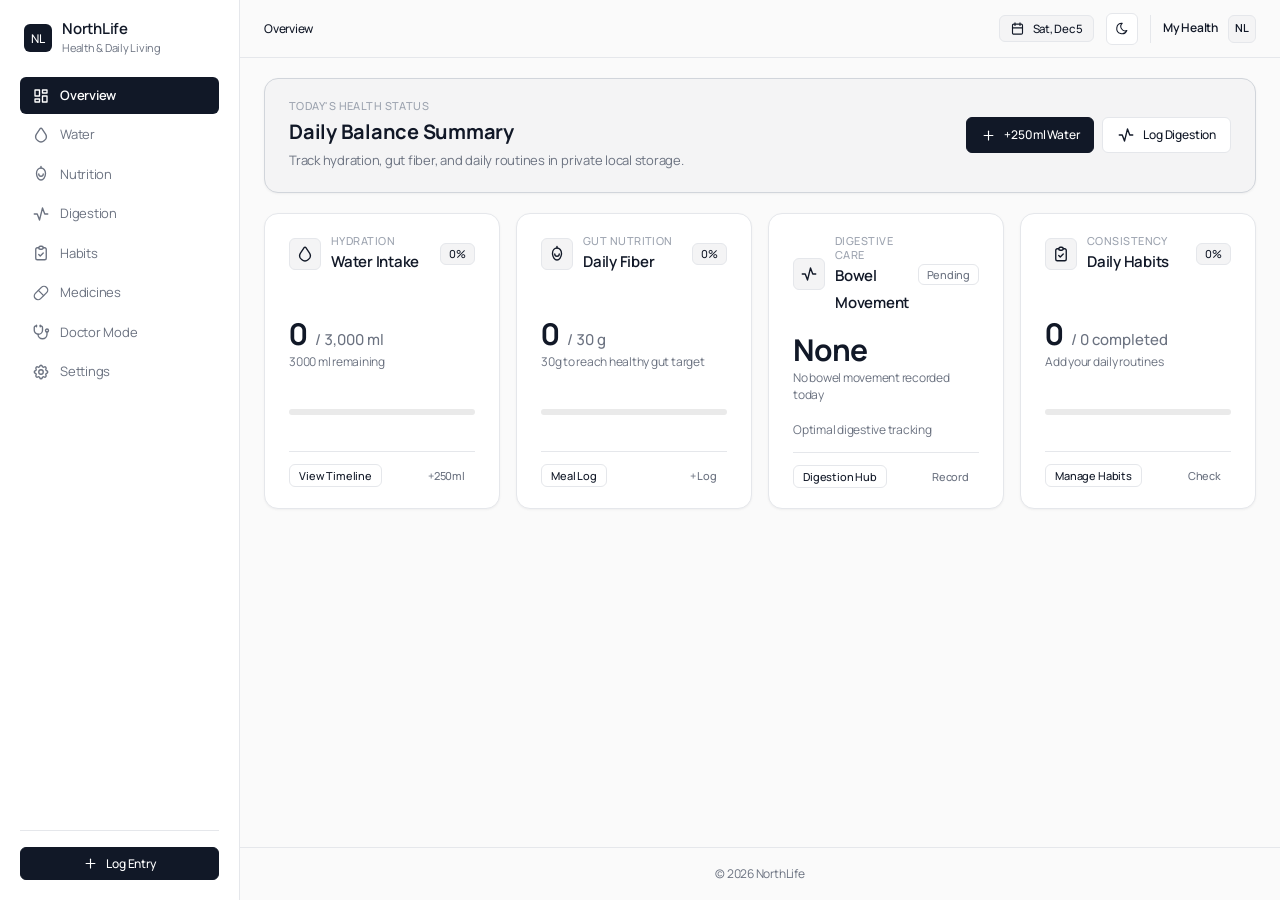
==== index.html @ 6abd10bb "feat: initial release of NorthLife personal health OS with hero typography, timelines, global undo, " ====
<!DOCTYPE html>
<html lang="en" data-theme="light">
<head>
  <meta charset="utf-8"/>
  <meta name="viewport" content="width=device-width, initial-scale=1.0"/>
  <meta name="description" content="NorthLife — Privacy-First, Offline-Capable Modular Personal Health Operating System."/>
  <title>NorthLife — Personal Health OS</title>

  <!-- Google Fonts: Strictly Manrope -->
  <link rel="preconnect" href="https://fonts.googleapis.com"/>
  <link rel="preconnect" href="https://fonts.gstatic.com" crossorigin/>
  <link href="https://fonts.googleapis.com/css2?family=Manrope:wght@300;400;500;600;700;800&display=swap" rel="stylesheet"/>

  <!-- Pure Native CSS Design System (Zero Frameworks) -->
  <link rel="stylesheet" href="assets/css/reset.css"/>
  <link rel="stylesheet" href="assets/css/variables.css"/>
  <link rel="stylesheet" href="assets/css/layout.css"/>
  <link rel="stylesheet" href="assets/css/components.css"/>
</head>
<body>
  <div class="app-container">
    <!-- Minimalist Clean Sidebar (240px wide) -->
    <aside class="app-sidebar" aria-label="Main Navigation">
      <div class="sidebar-top">
        <!-- Brand Header -->
        <div class="brand-header">
          <div class="brand-identity">
            <div class="brand-logo-badge">NL</div>
            <div class="brand-title-group">
              <span class="brand-name">NorthLife</span>
              <span class="brand-subtitle">Health & Daily Living</span>
            </div>
          </div>
        </div>

        <!-- Navigation Links with Clean Tabler Icons -->
        <nav class="sidebar-nav">
          <!-- Active Overview -->
          <a href="#dashboard" class="nav-link nav-link--active" data-route="dashboard">
            <svg class="tabler-icon" viewBox="0 0 24 24">
              <path d="M4 4h6v8h-6z"></path>
              <path d="M4 16h6v4h-6z"></path>
              <path d="M14 12h6v8h-6z"></path>
              <path d="M14 4h6v4h-6z"></path>
            </svg>
            <span>Overview</span>
          </a>

          <!-- Hydration -->
          <a href="#water" class="nav-link" data-route="water">
            <svg class="tabler-icon" viewBox="0 0 24 24">
              <path d="M7.502 19.423c2.602 2.105 6.394 2.105 8.996 0c2.602 -2.105 3.262 -5.708 1.566 -8.546l-4.89 -7.26c-.42 -.625 -1.287 -.803 -1.936 -.397a1.376 1.376 0 0 0 -.41 .397l-4.893 7.26c-1.695 2.838 -1.035 6.441 1.567 8.546z"></path>
            </svg>
            <span>Water</span>
          </a>

          <!-- Nutrition & Fiber -->
          <a href="#diet" class="nav-link" data-route="diet">
            <svg class="tabler-icon" viewBox="0 0 24 24">
              <path d="M12 4c-3.2 0 -6 2.8 -6 7c0 5 3 9 6 9s6 -4 6 -9c0 -4.2 -2.8 -7 -6 -7z"></path>
              <path d="M12 4v-2"></path>
              <path d="M9 12a3 3 0 0 0 6 0"></path>
            </svg>
            <span>Nutrition</span>
          </a>

          <!-- Digestive Health -->
          <a href="#bowel" class="nav-link" data-route="bowel">
            <svg class="tabler-icon" viewBox="0 0 24 24">
              <path d="M3 12h4l3 8l4 -16l3 8h4"></path>
            </svg>
            <span>Digestion</span>
          </a>

          <!-- Habit Routine -->
          <a href="#habits" class="nav-link" data-route="habits">
            <svg class="tabler-icon" viewBox="0 0 24 24">
              <path d="M9 5h-2a2 2 0 0 0 -2 2v12a2 2 0 0 0 2 2h10a2 2 0 0 0 2 -2v-12a2 2 0 0 0 -2 -2h-2"></path>
              <path d="M9 3m0 2a2 2 0 0 1 2 -2h2a2 2 0 0 1 2 2v0a2 2 0 0 1 -2 2h-2a2 2 0 0 1 -2 -2z"></path>
              <path d="M9 14l2 2l4 -4"></path>
            </svg>
            <span>Habits</span>
          </a>

          <!-- Medications -->
          <a href="#meds" class="nav-link" data-route="meds">
            <svg class="tabler-icon" viewBox="0 0 24 24">
              <path d="M4.5 12.5l8 -8a4.95 4.95 0 0 1 7 7l-8 8a4.95 4.95 0 0 1 -7 -7"></path>
              <path d="M8.5 8.5l7 7"></path>
            </svg>
            <span>Medicines</span>
          </a>

          <!-- Doctor Mode -->
          <a href="#doctor-mode" class="nav-link" data-route="doctor-mode">
            <svg class="tabler-icon" viewBox="0 0 24 24">
              <path d="M6 4h-1a2 2 0 0 0 -2 2v3.5h0a5.5 5.5 0 0 0 11 0v-3.5a2 2 0 0 0 -2 -2h-1"></path>
              <path d="M8 15a6 6 0 0 0 12 0v-3"></path>
              <path d="M11 3v2"></path>
              <path d="M6 3v2"></path>
              <circle cx="20" cy="10" r="2"></circle>
            </svg>
            <span>Doctor Mode</span>
          </a>

          <!-- Settings -->
          <a href="#settings" class="nav-link" data-route="settings">
            <svg class="tabler-icon" viewBox="0 0 24 24">
              <path d="M10.325 4.317c.426 -1.756 2.924 -1.756 3.35 0a1.724 1.724 0 0 0 2.573 1.066c1.543 -.94 3.31 .826 2.37 2.37a1.724 1.724 0 0 0 1.065 2.572c1.756 .426 1.756 2.924 0 3.35a1.724 1.724 0 0 0 -1.066 2.573c.94 1.543 -.826 3.31 -2.37 2.37a1.724 1.724 0 0 0 -2.572 1.065c-.426 1.756 -2.924 1.756 -3.35 0a1.724 1.724 0 0 0 -2.573 -1.066c-1.543 .94 -3.31 -.826 -2.37 -2.37a1.724 1.724 0 0 0 -1.065 -2.572c-1.756 -.426 -1.756 -2.924 0 -3.35a1.724 1.724 0 0 0 1.066 -2.573c-.94 -1.543 .826 -3.31 2.37 -2.37c1 .608 2.296 .07 2.572 -1.065z"></path>
              <path d="M9 12a3 3 0 1 0 6 0a3 3 0 0 0 -6 0"></path>
            </svg>
            <span>Settings</span>
          </a>
        </nav>
      </div>

      <!-- Sidebar Bottom Area -->
      <div class="sidebar-bottom">
        <button class="btn btn--ink" id="btn-quick-entry" style="width: 100%;">
          <svg class="tabler-icon tabler-icon--sm" viewBox="0 0 24 24">
            <path d="M12 5l0 14"></path>
            <path d="M5 12l14 0"></path>
          </svg>
          <span>Log Entry</span>
        </button>
      </div>
    </aside>

    <!-- Main Viewport Area -->
    <div class="main-viewport">
      <!-- Sticky Clean Header -->
      <header class="app-header">
        <div class="header-left">
          <div class="breadcrumbs">
            <span class="breadcrumbs-current" id="breadcrumb-title">Overview</span>
          </div>
        </div>

        <div class="header-right">
          <!-- Today Date Pill -->
          <div class="pill-badge pill-badge--neutral" style="padding: 5px 10px; font-size: 11.5px; font-weight: 500;">
            <svg class="tabler-icon tabler-icon--sm" style="margin-right: 4px;" viewBox="0 0 24 24">
              <path d="M4 7a2 2 0 0 1 2 -2h12a2 2 0 0 1 2 2v12a2 2 0 0 1 -2 2h-12a2 2 0 0 1 -2 -2v-12z"></path>
              <path d="M16 3v4"></path>
              <path d="M8 3v4"></path>
              <path d="M4 11h16"></path>
            </svg>
            <span id="header-date-text">Today</span>
          </div>

          <!-- Theme Toggle -->
          <button id="theme-toggle-btn" class="btn btn--subtle" style="padding: 4px 8px; border-radius: var(--radius-sm); width: 32px; height: 32px;" title="Toggle Dark/Light Mode" aria-label="Toggle Theme">
            <svg class="tabler-icon tabler-icon--sm" id="theme-icon-slot" viewBox="0 0 24 24">
              <path d="M12 3c.132 0 .263 0 .393 0a7.5 7.5 0 0 0 7.92 12.446a9 9 0 1 1 -8.313 -12.454z"></path>
            </svg>
          </button>

          <!-- User Profile -->
          <div class="header-profile-badge">
            <div style="display: flex; flex-direction: column; text-align: right;" class="hidden-mobile">
              <span id="header-user-name" style="font-size: 12px; font-weight: 600; color: var(--text-ink); line-height: 1.2;">My Health</span>
            </div>
            <div id="header-user-avatar" style="width: 28px; height: 28px; border-radius: var(--radius-sm); background-color: var(--bg-surface-subtle); border: 1px solid var(--border-subtle); color: var(--text-ink); display: flex; align-items: center; justify-content: center; font-size: 11px; font-weight: 600;">
              NL
            </div>
          </div>
        </div>
      </header>

      <!-- Main Dynamic Content Container -->
      <main class="app-content" id="app-view"></main>

      <!-- Minimalist Clean Footer -->
      <footer class="app-footer">
        <div class="footer-inner" style="justify-content: center;">
          <span>© 2026 NorthLife</span>
        </div>
      </footer>
    </div>
  </div>

  <!-- Mobile Bottom Navigation Bar (< 768px) with Tabler Icons -->
  <nav class="mobile-bottom-nav" aria-label="Mobile Navigation">
    <a href="#dashboard" class="nav-link nav-link--active" style="padding: 6px 10px; flex-direction: column; gap: 2px; font-size: 10px;">
      <svg class="tabler-icon" viewBox="0 0 24 24">
        <path d="M4 4h6v8h-6z"></path>
        <path d="M4 16h6v4h-6z"></path>
        <path d="M14 12h6v8h-6z"></path>
        <path d="M14 4h6v4h-6z"></path>
      </svg>
      <span>Today</span>
    </a>
    <a href="#bowel" class="nav-link" style="padding: 6px 10px; flex-direction: column; gap: 2px; font-size: 10px;">
      <svg class="tabler-icon" viewBox="0 0 24 24">
        <path d="M3 12h4l3 8l4 -16l3 8h4"></path>
      </svg>
      <span>Bowel</span>
    </a>
    <a href="#water" class="nav-link" style="padding: 6px 10px; flex-direction: column; gap: 2px; font-size: 10px;">
      <svg class="tabler-icon" viewBox="0 0 24 24">
        <path d="M7.502 19.423c2.602 2.105 6.394 2.105 8.996 0c2.602 -2.105 3.262 -5.708 1.566 -8.546l-4.89 -7.26c-.42 -.625 -1.287 -.803 -1.936 -.397a1.376 1.376 0 0 0 -.41 .397l-4.893 7.26c-1.695 2.838 -1.035 6.441 1.567 8.546z"></path>
      </svg>
      <span>Water</span>
    </a>
    <a href="#meds" class="nav-link" style="padding: 6px 10px; flex-direction: column; gap: 2px; font-size: 10px;">
      <svg class="tabler-icon" viewBox="0 0 24 24">
        <path d="M4.5 12.5l8 -8a4.95 4.95 0 0 1 7 7l-8 8a4.95 4.95 0 0 1 -7 -7"></path>
        <path d="M8.5 8.5l7 7"></path>
      </svg>
      <span>Meds</span>
    </a>
    <a href="#doctor-mode" class="nav-link" style="padding: 6px 10px; flex-direction: column; gap: 2px; font-size: 10px;">
      <svg class="tabler-icon" viewBox="0 0 24 24">
        <path d="M6 4h-1a2 2 0 0 0 -2 2v3.5h0a5.5 5.5 0 0 0 11 0v-3.5a2 2 0 0 0 -2 -2h-1"></path>
        <path d="M8 15a6 6 0 0 0 12 0v-3"></path>
        <path d="M11 3v2"></path>
        <path d="M6 3v2"></path>
        <circle cx="20" cy="10" r="2"></circle>
      </svg>
      <span>Doctor</span>
    </a>
  </nav>

  <!-- Global Toast Notification Container -->
  <div id="toast-container" class="toast-container" aria-live="polite" aria-atomic="true"></div>

  <!-- Core App Bootstrap Scripts -->
  <script src="assets/js/app.js"></script>
</body>
</html>
---- assets/css/variables.css ----
/* =========================================================================
   NorthLife — Design Tokens & CSS Custom Properties
   Strictly Manrope Thin & Minimalist Monochromatic Theme
   ========================================================================= */

:root {
  /* Typography Tokens (Strictly Manrope with Solid 400 Body / 600 Headings) */
  --font-family: 'Manrope', -apple-system, BlinkMacSystemFont, "Segoe UI", Roboto, sans-serif;
  --font-mono: ui-monospace, SFMono-Regular, Menlo, Monaco, Consolas, monospace;

  /* Font Weights (Minimal, solid hierarchy) */
  --font-weight-regular: 400;
  --font-weight-medium: 500;
  --font-weight-semibold: 600;
  --font-weight-bold: 700;

  /* Typography Scale */
  --font-size-2xs: 0.6875rem; /* 11px */
  --font-size-xs: 0.75rem;    /* 12px */
  --font-size-sm: 0.8125rem;  /* 13px */
  --font-size-base: 0.875rem; /* 14px */
  --font-size-md: 0.9375rem;  /* 15px */
  --font-size-lg: 1.125rem;   /* 18px */
  --font-size-xl: 1.25rem;    /* 20px */
  --font-size-2xl: 1.5rem;    /* 24px */
  --font-size-3xl: 2rem;      /* 32px */

  --line-height-tight: 1.25;
  --line-height-normal: 1.55;
  --line-height-relaxed: 1.65;

  --letter-spacing-tight: -0.015em;
  --letter-spacing-ultratight: -0.025em;
  --letter-spacing-wide: 0.04em;

  /* =========================================================================
     MINIMALIST MONOCHROMATIC PALETTE (Light Mode)
     Pure, neat, clean, luxury alabaster & ink without multicolor/rainbow.
     ========================================================================= */
  --bg-app: #FAFAFA;
  --bg-surface: #FFFFFF;
  --bg-surface-subtle: #F4F4F5;
  --bg-surface-elevated: #EAEAEA;
  --bg-overlay: rgba(17, 24, 39, 0.4);

  --border-subtle: #E5E7EB;
  --border-dark: #D1D5DB;
  --border-focus: #111827;

  --text-ink: #111827;
  --text-muted: #6B7280;
  --text-subtle: #9CA3AF;
  --text-disabled: #D1D5DB;
  --text-inverse: #FFFFFF;

  /* Unified Clean Accent System (Monochromatic & Subtle Grayscale) */
  --pastel-blue-bg: #F4F4F5;
  --pastel-blue-accent: #111827;
  --pastel-blue-border: #E5E7EB;

  --pastel-butter-bg: #F4F4F5;
  --pastel-butter-accent: #111827;
  --pastel-butter-border: #E5E7EB;

  --pastel-mint-bg: #F4F4F5;
  --pastel-mint-accent: #111827;
  --pastel-mint-border: #E5E7EB;

  --pastel-lavender-bg: #F4F4F5;
  --pastel-lavender-accent: #111827;
  --pastel-lavender-border: #E5E7EB;

  --pastel-indigo-bg: #F4F4F5;
  --pastel-indigo-accent: #111827;
  --pastel-indigo-border: #E5E7EB;

  --pastel-coral-bg: #F4F4F5;
  --pastel-coral-accent: #111827;
  --pastel-coral-border: #E5E7EB;

  /* =========================================================================
     SPACING SCALE
     ========================================================================= */
  --space-1: 0.25rem;   /* 4px */
  --space-2: 0.5rem;    /* 8px */
  --space-2-5: 0.625rem;/* 10px */
  --space-3: 0.75rem;   /* 12px */
  --space-4: 1rem;      /* 16px */
  --space-5: 1.25rem;   /* 20px */
  --space-6: 1.5rem;    /* 24px */
  --space-7: 1.75rem;   /* 28px */
  --space-8: 2rem;      /* 32px */
  --space-10: 2.5rem;   /* 40px */

  /* Border Radii (Clean, refined curves) */
  --radius-xs: 4px;
  --radius-sm: 6px;
  --radius-md: 10px;
  --radius-lg: 14px;
  --radius-xl: 18px;
  --radius-2xl: 22px;
  --radius-full: 9999px;

  /* Elevation Shadows (Ultra subtle) */
  --shadow-soft: 0 1px 3px rgba(0, 0, 0, 0.03), 0 1px 2px rgba(0, 0, 0, 0.02);
  --shadow-soft-hover: 0 4px 12px rgba(0, 0, 0, 0.05);
  --shadow-modal: 0 16px 32px -8px rgba(0, 0, 0, 0.1);

  /* Transitions */
  --ease-instant: cubic-bezier(0, 0, 0.2, 1);
  --ease-smooth: cubic-bezier(0.16, 1, 0.3, 1);
  
  --duration-fast: 150ms;
  --duration-normal: 250ms;
}

/* =========================================================================
   DARK THEME (Minimalist Deep Ink & Charcoal)
   ========================================================================= */
[data-theme="dark"] {
  --bg-app: #0A0D12;
  --bg-surface: #12161F;
  --bg-surface-subtle: #1C212C;
  --bg-surface-elevated: #262D3B;
  --bg-overlay: rgba(0, 0, 0, 0.75);

  --border-subtle: #262D3B;
  --border-dark: #374151;
  --border-focus: #F3F4F6;

  --text-ink: #F3F4F6;
  --text-muted: #9CA3AF;
  --text-subtle: #6B7280;
  --text-disabled: #4B5563;
  --text-inverse: #0A0D12;

  --pastel-blue-bg: #1C212C;
  --pastel-blue-accent: #F3F4F6;
  --pastel-blue-border: #262D3B;

  --pastel-butter-bg: #1C212C;
  --pastel-butter-accent: #F3F4F6;
  --pastel-butter-border: #262D3B;

  --pastel-mint-bg: #1C212C;
  --pastel-mint-accent: #F3F4F6;
  --pastel-mint-border: #262D3B;

  --pastel-lavender-bg: #1C212C;
  --pastel-lavender-accent: #F3F4F6;
  --pastel-lavender-border: #262D3B;

  --pastel-indigo-bg: #1C212C;
  --pastel-indigo-accent: #F3F4F6;
  --pastel-indigo-border: #262D3B;

  --pastel-coral-bg: #1C212C;
  --pastel-coral-accent: #F3F4F6;
  --pastel-coral-border: #262D3B;

  --shadow-soft: 0 1px 3px rgba(0, 0, 0, 0.3);
  --shadow-soft-hover: 0 4px 12px rgba(0, 0, 0, 0.4);
}
---- assets/css/layout.css ----
/* =========================================================================
   NorthLife — App Layout & Shell Architecture
   Strictly Manrope Thin & Minimalist Monochromatic Theme
   ========================================================================= */

/* Root Shell Container */
.app-container {
  display: flex;
  min-height: 100vh;
  background-color: var(--bg-app);
}

/* =========================================================================
   SIDEBAR NAVIGATION (240px Desktop)
   ========================================================================= */
.app-sidebar {
  position: fixed;
  left: 0;
  top: 0;
  bottom: 0;
  width: 240px;
  background-color: var(--bg-surface);
  border-right: 1px solid var(--border-subtle);
  z-index: 40;
  display: flex;
  flex-direction: column;
  justify-content: space-between;
  padding: var(--space-5);
  transition: transform var(--duration-normal) var(--ease-smooth);
}

.sidebar-top {
  display: flex;
  flex-direction: column;
  gap: var(--space-5);
}

/* Brand Header */
.brand-header {
  display: flex;
  align-items: center;
  justify-content: space-between;
  padding: 0 var(--space-1);
}

.brand-identity {
  display: flex;
  align-items: center;
  gap: var(--space-2-5);
}

.brand-logo-badge {
  width: 28px;
  height: 28px;
  border-radius: var(--radius-sm);
  background-color: var(--text-ink);
  color: var(--text-inverse);
  display: flex;
  align-items: center;
  justify-content: center;
  font-weight: var(--font-weight-medium);
  font-size: var(--font-size-xs);
  letter-spacing: var(--letter-spacing-tight);
}

.brand-title-group {
  display: flex;
  flex-direction: column;
}

.brand-name {
  font-weight: var(--font-weight-semibold);
  font-size: var(--font-size-md);
  letter-spacing: var(--letter-spacing-tight);
  line-height: 1.25;
  color: var(--text-ink);
}

.brand-subtitle {
  font-size: var(--font-size-2xs);
  font-weight: var(--font-weight-regular);
  color: var(--text-muted);
}

/* Nav Link List */
.sidebar-nav {
  display: flex;
  flex-direction: column;
  gap: 2px;
  font-size: var(--font-size-sm);
}

.nav-link {
  display: flex;
  align-items: center;
  gap: var(--space-2-5);
  padding: 8px var(--space-3);
  border-radius: var(--radius-sm);
  color: var(--text-muted);
  font-weight: var(--font-weight-regular);
  transition: all var(--duration-fast) var(--ease-smooth);
}

.nav-link:hover {
  color: var(--text-ink);
  background-color: var(--bg-surface-subtle);
}

.nav-link--active {
  background-color: var(--text-ink) !important;
  color: var(--text-inverse) !important;
  font-weight: var(--font-weight-semibold);
}

.nav-link--active .tabler-icon {
  stroke: var(--text-inverse);
}

/* Sidebar Bottom Area */
.sidebar-bottom {
  display: flex;
  flex-direction: column;
  gap: var(--space-3);
  padding-top: var(--space-4);
  border-top: 1px solid var(--border-subtle);
}

.vault-status-pill {
  padding: var(--space-2) var(--space-2-5);
  border-radius: var(--radius-sm);
  background-color: var(--bg-surface-subtle);
  border: 1px solid var(--border-subtle);
  display: flex;
  align-items: center;
  gap: var(--space-2);
}

.status-pulse-dot {
  width: 6px;
  height: 6px;
  border-radius: var(--radius-full);
  background-color: var(--text-ink);
  animation: pulse-glow 2s infinite ease-in-out;
  flex-shrink: 0;
}

@keyframes pulse-glow {
  0%, 100% { opacity: 1; transform: scale(1); }
  50% { opacity: 0.4; transform: scale(0.85); }
}

/* =========================================================================
   MAIN VIEWPORT & HEADER
   ========================================================================= */
.main-viewport {
  margin-left: 240px;
  flex: 1;
  display: flex;
  flex-direction: column;
  min-height: 100vh;
  min-width: 0;
}

.app-header {
  position: sticky;
  top: 0;
  z-index: 30;
  background-color: var(--bg-app);
  backdrop-filter: blur(12px);
  -webkit-backdrop-filter: blur(12px);
  border-bottom: 1px solid var(--border-subtle);
  padding: 0 var(--space-6);
  height: 58px;
  display: flex;
  align-items: center;
  justify-content: space-between;
}

.header-left {
  display: flex;
  align-items: center;
  gap: var(--space-3);
}

.breadcrumbs {
  display: flex;
  align-items: center;
  gap: var(--space-2);
  font-size: var(--font-size-xs);
  font-weight: var(--font-weight-regular);
  color: var(--text-muted);
}

.breadcrumbs-current {
  font-weight: var(--font-weight-medium);
  color: var(--text-ink);
}

.header-right {
  display: flex;
  align-items: center;
  gap: var(--space-3);
}

/* User Profile Badge */
.header-profile-badge {
  display: flex;
  align-items: center;
  gap: var(--space-2-5);
  padding-left: var(--space-3);
  border-left: 1px solid var(--border-subtle);
}

.profile-avatar {
  width: 28px;
  height: 28px;
  border-radius: var(--radius-full);
  object-fit: cover;
  border: 1px solid var(--border-subtle);
}

/* Main Content Body */
.app-content {
  flex: 1;
  padding: var(--space-5) var(--space-6);
  max-width: 1200px;
  width: 100%;
  margin: 0 auto;
  display: flex;
  flex-direction: column;
  gap: var(--space-5);
}

/* Footer */
.app-footer {
  margin-top: auto;
  border-top: 1px solid var(--border-subtle);
  padding: var(--space-4) var(--space-6);
  font-size: var(--font-size-xs);
  color: var(--text-muted);
}

.footer-inner {
  max-width: 1200px;
  margin: 0 auto;
  display: flex;
  align-items: center;
  justify-content: space-between;
  flex-wrap: wrap;
  gap: var(--space-3);
}

/* =========================================================================
   MOBILE BOTTOM BAR (< 768px)
   ========================================================================= */
.mobile-bottom-nav {
  display: none;
  position: fixed;
  bottom: 0;
  left: 0;
  right: 0;
  height: 56px;
  background-color: var(--bg-surface);
  border-top: 1px solid var(--border-subtle);
  z-index: 50;
  padding: 0 var(--space-2);
  justify-content: space-around;
  align-items: center;
}

/* Responsive Grid Rules */
@media (max-width: 768px) {
  .app-sidebar {
    display: none;
  }
  .main-viewport {
    margin-left: 0;
    padding-bottom: 64px;
  }
  .app-header {
    padding: 0 var(--space-4);
  }
  .app-content {
    padding: var(--space-4);
    gap: var(--space-4);
  }
  .mobile-bottom-nav {
    display: flex;
  }
}
---- assets/css/components.css ----
/* =========================================================================
   NorthLife — UI Component Styles
   Strictly Manrope & Minimalist Monochromatic Theme
   ========================================================================= */

/* =========================================================================
   1. CARDS & CONTAINERS
   ========================================================================= */
.card-nl {
  background-color: var(--bg-surface);
  border-radius: var(--radius-lg);
  border: 1px solid var(--border-subtle);
  padding: 20px 24px;
  display: flex;
  flex-direction: column;
  justify-content: space-between;
  box-shadow: var(--shadow-soft);
  transition: box-shadow var(--duration-normal) var(--ease-smooth),
              border-color var(--duration-normal) var(--ease-smooth);
}

.card-nl:hover {
  box-shadow: var(--shadow-soft-hover);
  border-color: var(--border-dark);
}

.card-header-nl {
  display: flex;
  align-items: center;
  justify-content: space-between;
  margin-bottom: var(--space-3);
}

.card-title-group {
  display: flex;
  align-items: center;
  gap: var(--space-2-5);
}

.card-icon-badge {
  width: 32px;
  height: 32px;
  border-radius: var(--radius-sm);
  background-color: var(--bg-surface-subtle);
  color: var(--text-ink);
  border: 1px solid var(--border-subtle);
  display: flex;
  align-items: center;
  justify-content: center;
  flex-shrink: 0;
}

.card-tag {
  font-size: var(--font-size-2xs);
  font-weight: var(--font-weight-medium);
  text-transform: uppercase;
  letter-spacing: var(--letter-spacing-wide);
  color: var(--text-subtle);
  display: block;
  line-height: 1.3;
}

.card-heading {
  font-size: var(--font-size-md);
  font-weight: var(--font-weight-semibold);
  color: var(--text-ink);
  line-height: 1.3;
}

.card-footer-nl {
  padding-top: var(--space-3);
  margin-top: var(--space-3);
  border-top: 1px solid var(--border-subtle);
}

/* Tabler Icon Standard */
.tabler-icon {
  width: 18px;
  height: 18px;
  stroke-width: 1.8;
  stroke: currentColor;
  fill: none;
  stroke-linecap: round;
  stroke-linejoin: round;
  flex-shrink: 0;
}

.tabler-icon--sm {
  width: 15px;
  height: 15px;
  stroke-width: 1.8;
}

.tabler-icon--lg {
  width: 22px;
  height: 22px;
  stroke-width: 1.6;
}

/* =========================================================================
   2. HERO METRICS & VISUAL HIERARCHY
   ========================================================================= */
.metric-hero {
  display: flex;
  flex-direction: column;
  gap: 2px;
  margin: 6px 0;
}

.metric-hero-value {
  font-size: 30px;
  font-weight: 700;
  color: var(--text-ink);
  line-height: 1.1;
  letter-spacing: -0.03em;
  font-feature-settings: "tnum";
}

.metric-hero-unit {
  font-size: 15px;
  font-weight: 500;
  color: var(--text-muted);
  margin-left: 3px;
  letter-spacing: normal;
}

.metric-hero-subtext {
  font-size: 12px;
  font-weight: 400;
  color: var(--text-muted);
  line-height: 1.4;
  margin-top: 2px;
}

.metric-large {
  font-size: var(--font-size-2xl);
  font-weight: var(--font-weight-semibold);
  letter-spacing: var(--letter-spacing-ultratight);
  color: var(--text-ink);
  line-height: 1.1;
}

.metric-unit {
  font-size: var(--font-size-xs);
  font-weight: var(--font-weight-regular);
  color: var(--text-muted);
}

/* =========================================================================
   3. PILL BADGES & TAGS
   ========================================================================= */
.pill-badge {
  display: inline-flex;
  align-items: center;
  gap: 4px;
  padding: 3px 8px;
  border-radius: var(--radius-sm);
  font-size: var(--font-size-2xs);
  font-weight: var(--font-weight-medium);
  line-height: 1.2;
  border: 1px solid var(--border-subtle);
  background-color: var(--bg-surface-subtle);
  color: var(--text-ink);
}

.pill-badge--ink {
  background-color: var(--text-ink);
  color: var(--text-inverse);
  border-color: var(--text-ink);
}

.pill-badge--neutral {
  background-color: var(--bg-surface-subtle);
  color: var(--text-ink);
  border-color: var(--border-subtle);
}

.pill-badge--subtle {
  background-color: transparent;
  color: var(--text-muted);
  border-color: var(--border-subtle);
}

/* Status Indicator Dot */
.status-indicator {
  display: inline-block;
  width: 6px;
  height: 6px;
  border-radius: var(--radius-full);
  background-color: var(--text-ink);
}

/* =========================================================================
   4. BUTTONS & ACTIONS
   ========================================================================= */
.btn {
  display: inline-flex;
  align-items: center;
  justify-content: center;
  gap: var(--space-2);
  padding: 8px 14px;
  border-radius: var(--radius-sm);
  font-size: var(--font-size-xs);
  font-weight: var(--font-weight-medium);
  letter-spacing: var(--letter-spacing-tight);
  cursor: pointer;
  border: 1px solid transparent;
  outline: none;
  text-decoration: none;
  line-height: 1;
  transition: background-color var(--duration-fast) var(--ease-smooth),
              border-color var(--duration-fast) var(--ease-smooth),
              opacity var(--duration-fast) var(--ease-smooth),
              transform var(--duration-fast) var(--ease-smooth);
}

.btn:active {
  transform: translateY(1px);
}

.btn:focus-visible {
  outline: 2px solid var(--text-ink);
  outline-offset: 2px;
}

.btn--ink {
  background-color: var(--text-ink);
  color: var(--text-inverse);
  border-color: var(--text-ink);
}

.btn--ink:hover {
  background-color: #27272a;
}

.btn--subtle {
  background-color: var(--bg-surface);
  color: var(--text-ink);
  border-color: var(--border-subtle);
}

.btn--subtle:hover {
  background-color: var(--bg-surface-subtle);
  border-color: var(--border-dark);
}

.btn--ghost {
  background-color: transparent;
  color: var(--text-muted);
  border-color: transparent;
}

.btn--ghost:hover {
  background-color: var(--bg-surface-subtle);
  color: var(--text-ink);
}

.btn--sm {
  padding: 5px 9px;
  font-size: var(--font-size-2xs);
}

.btn--icon-only {
  padding: 6px;
  border-radius: var(--radius-sm);
}

/* Quick Action Bar Pills */
.quick-action-pill {
  display: inline-flex;
  align-items: center;
  gap: var(--space-2);
  padding: 6px 12px;
  border-radius: var(--radius-full);
  background-color: var(--bg-surface);
  border: 1px solid var(--border-subtle);
  font-size: var(--font-size-xs);
  font-weight: var(--font-weight-medium);
  color: var(--text-ink);
  box-shadow: var(--shadow-soft);
  white-space: nowrap;
  cursor: pointer;
  transition: border-color var(--duration-fast), background-color var(--duration-fast);
}

.quick-action-pill:hover {
  border-color: var(--text-ink);
  background-color: var(--bg-surface-subtle);
}

/* =========================================================================
   5. TIMELINE STREAM (History, Log Events, CRUD)
   ========================================================================= */
.timeline-stream {
  display: flex;
  flex-direction: column;
  gap: 8px;
  margin-top: 12px;
}

.timeline-item {
  display: flex;
  align-items: center;
  justify-content: space-between;
  padding: 10px 14px;
  background-color: var(--bg-surface);
  border: 1px solid var(--border-subtle);
  border-radius: var(--radius-md);
  transition: border-color var(--duration-fast) var(--ease-smooth);
}

.timeline-item:hover {
  border-color: var(--border-dark);
}

.timeline-left {
  display: flex;
  align-items: center;
  gap: 12px;
  min-width: 0;
}

.timeline-time {
  font-size: 11.5px;
  font-weight: 600;
  color: var(--text-subtle);
  min-width: 64px;
  font-feature-settings: "tnum";
  flex-shrink: 0;
}

.timeline-main {
  display: flex;
  align-items: center;
  gap: 8px;
  flex-wrap: wrap;
}

.timeline-badge {
  padding: 3px 8px;
  border-radius: var(--radius-sm);
  background-color: var(--bg-surface-subtle);
  font-size: 12px;
  font-weight: 600;
  color: var(--text-ink);
  border: 1px solid var(--border-subtle);
}

.timeline-label {
  font-size: 13px;
  font-weight: 500;
  color: var(--text-ink);
}

.timeline-sub {
  font-size: 12px;
  font-weight: 400;
  color: var(--text-muted);
}

.timeline-actions {
  display: flex;
  align-items: center;
  gap: 4px;
  flex-shrink: 0;
}

/* =========================================================================
   6. BRISTOL STOOL CHART (Clean, Clinical, No Emojis)
   ========================================================================= */
.bristol-grid {
  display: grid;
  grid-template-columns: repeat(auto-fill, minmax(180px, 1fr));
  gap: 10px;
  margin: 10px 0;
}

.bristol-card {
  padding: 12px 14px;
  border-radius: var(--radius-md);
  background-color: var(--bg-surface);
  border: 1px solid var(--border-subtle);
  cursor: pointer;
  transition: border-color var(--duration-fast), background-color var(--duration-fast);
  display: flex;
  flex-direction: column;
  gap: 6px;
  text-align: left;
}

.bristol-card:hover {
  border-color: var(--text-ink);
}

.bristol-card--active {
  background-color: var(--bg-surface-subtle);
  border-color: var(--text-ink);
  box-shadow: 0 0 0 1px var(--text-ink);
}

.bristol-type-header {
  display: flex;
  align-items: center;
  justify-content: space-between;
}

.bristol-type-num {
  font-size: 13px;
  font-weight: 700;
  color: var(--text-ink);
}

.bristol-tag {
  font-size: 10px;
  font-weight: 600;
  text-transform: uppercase;
  padding: 2px 6px;
  border-radius: 4px;
  letter-spacing: 0.03em;
}

.bristol-tag--constipation {
  background-color: #FEF3C7;
  color: #92400E;
}

.bristol-tag--normal {
  background-color: #D1FAE5;
  color: #065F46;
}

.bristol-tag--loose {
  background-color: #FEE2E2;
  color: #991B1B;
}

.bristol-desc {
  font-size: 11.5px;
  font-weight: 400;
  color: var(--text-muted);
  line-height: 1.35;
}

/* =========================================================================
   7. HABIT STREAKS & 7-DAY COMPLETION MATRIX
   ========================================================================= */
.habit-card-row {
  padding: 14px 16px;
  background-color: var(--bg-surface);
  border: 1px solid var(--border-subtle);
  border-radius: var(--radius-md);
  display: flex;
  align-items: center;
  justify-content: space-between;
  gap: 12px;
  transition: border-color var(--duration-fast);
}

.habit-card-row:hover {
  border-color: var(--border-dark);
}

.habit-main-col {
  display: flex;
  align-items: center;
  gap: 12px;
  min-width: 0;
}

.habit-checkbox {
  width: 22px;
  height: 22px;
  border-radius: var(--radius-sm);
  border: 1.5px solid var(--border-dark);
  background-color: var(--bg-surface);
  cursor: pointer;
  display: flex;
  align-items: center;
  justify-content: center;
  color: transparent;
  flex-shrink: 0;
  transition: background-color var(--duration-fast), border-color var(--duration-fast), transform var(--duration-fast);
}

.habit-checkbox--checked {
  background-color: var(--text-ink);
  border-color: var(--text-ink);
  color: var(--text-inverse);
}

.habit-checkbox:active {
  transform: scale(0.92);
}

.habit-details {
  display: flex;
  flex-direction: column;
  gap: 3px;
}

.habit-title {
  font-size: 13.5px;
  font-weight: 600;
  color: var(--text-ink);
}

.habit-title--struck {
  text-decoration: line-through;
  color: var(--text-muted);
}

.habit-stats-strip {
  display: flex;
  align-items: center;
  gap: 12px;
  font-size: 11.5px;
  color: var(--text-muted);
}

.habit-stats-val {
  font-weight: 600;
  color: var(--text-ink);
}

.habit-dots-matrix {
  display: flex;
  align-items: center;
  gap: 4px;
}

.habit-dot {
  width: 12px;
  height: 12px;
  border-radius: 3px;
  background-color: var(--bg-surface-subtle);
  border: 1px solid var(--border-subtle);
}

.habit-dot--done {
  background-color: var(--text-ink);
  border-color: var(--text-ink);
}

/* =========================================================================
   8. DYNAMIC USER MEAL TEMPLATES & SEARCH
   ========================================================================= */
.template-pill-list {
  display: flex;
  flex-wrap: wrap;
  gap: 6px;
  margin-top: 8px;
}

.template-pill {
  display: inline-flex;
  align-items: center;
  gap: 6px;
  padding: 4px 10px;
  border-radius: var(--radius-sm);
  background-color: var(--bg-surface-subtle);
  border: 1px solid var(--border-subtle);
  font-size: 12px;
  font-weight: 500;
  color: var(--text-ink);
  cursor: pointer;
  transition: background-color var(--duration-fast), border-color var(--duration-fast);
}

.template-pill:hover {
  background-color: var(--bg-surface-elevated);
  border-color: var(--text-ink);
}

.search-input-wrapper {
  position: relative;
  display: inline-flex;
  align-items: center;
  width: 100%;
  max-width: 260px;
}

.search-input-wrapper .tabler-icon {
  position: absolute;
  left: 10px;
  color: var(--text-muted);
  pointer-events: none;
}

.search-input-wrapper input {
  padding-left: 32px;
  width: 100%;
}

/* =========================================================================
   9. FORMS & INPUTS
   ========================================================================= */
.form-group-nl {
  display: flex;
  flex-direction: column;
  gap: var(--space-1-5);
}

.form-label-nl {
  font-size: var(--font-size-xs);
  font-weight: var(--font-weight-medium);
  color: var(--text-ink);
}

.input-nl, .select-nl, .textarea-nl {
  width: 100%;
  padding: 8px 12px;
  border-radius: var(--radius-sm);
  border: 1px solid var(--border-subtle);
  background-color: var(--bg-surface);
  color: var(--text-ink);
  font-family: inherit;
  font-size: var(--font-size-xs);
  font-weight: var(--font-weight-regular);
  outline: none;
  transition: border-color var(--duration-fast) var(--ease-smooth),
              box-shadow var(--duration-fast) var(--ease-smooth);
}

.input-nl:focus, .select-nl:focus, .textarea-nl:focus {
  border-color: var(--text-ink);
  box-shadow: 0 0 0 1px var(--text-ink);
}

.input-nl::placeholder, .textarea-nl::placeholder {
  color: var(--text-subtle);
}

/* =========================================================================
   10. PROGRESS BARS & GAUGES
   ========================================================================= */
.progress-track {
  width: 100%;
  height: 6px;
  border-radius: var(--radius-full);
  background-color: var(--bg-surface-elevated);
  overflow: hidden;
  margin-top: var(--space-2);
}

.progress-bar-fill {
  height: 100%;
  border-radius: var(--radius-full);
  background-color: var(--text-ink);
  transition: width var(--duration-normal) var(--ease-smooth);
}

/* =========================================================================
   11. EMPTY STATE CARDS
   ========================================================================= */
.empty-state-card {
  display: flex;
  flex-direction: column;
  align-items: center;
  justify-content: center;
  text-align: center;
  padding: 32px 20px;
  background-color: var(--bg-surface);
  border: 1px dashed var(--border-subtle);
  border-radius: var(--radius-md);
  gap: 10px;
}

.empty-state-icon {
  width: 40px;
  height: 40px;
  border-radius: var(--radius-full);
  background-color: var(--bg-surface-subtle);
  color: var(--text-muted);
  display: flex;
  align-items: center;
  justify-content: center;
}

.empty-state-title {
  font-size: 14px;
  font-weight: 600;
  color: var(--text-ink);
}

.empty-state-desc {
  font-size: 12px;
  font-weight: 400;
  color: var(--text-muted);
  max-width: 320px;
  line-height: 1.4;
}

/* =========================================================================
   12. TOAST NOTIFICATIONS & GLOBAL UNDO
   ========================================================================= */
.toast-container {
  position: fixed;
  bottom: 24px;
  right: 24px;
  z-index: 9999;
  display: flex;
  flex-direction: column;
  gap: var(--space-2);
  pointer-events: none;
}

.toast {
  pointer-events: auto;
  min-width: 280px;
  max-width: 400px;
  padding: 10px 14px;
  border-radius: var(--radius-sm);
  background-color: var(--bg-surface);
  color: var(--text-ink);
  border: 1px solid var(--border-subtle);
  box-shadow: var(--shadow-modal);
  display: flex;
  align-items: center;
  gap: 10px;
  animation: toast-in var(--duration-normal) var(--ease-smooth);
}

.toast--undo {
  border-left: 3px solid var(--text-ink);
}

.btn-undo-action {
  background-color: var(--text-ink);
  color: var(--text-inverse);
  border: none;
  border-radius: var(--radius-sm);
  padding: 4px 10px;
  font-size: 11.5px;
  font-weight: 600;
  cursor: pointer;
  margin-left: auto;
  flex-shrink: 0;
  transition: opacity var(--duration-fast);
}

.btn-undo-action:hover {
  opacity: 0.9;
}

@keyframes toast-in {
  from { transform: translateY(12px); opacity: 0; }
  to { transform: translateY(0); opacity: 1; }
}

/* =========================================================================
   13. MODAL DIALOGS & DRAWERS
   ========================================================================= */
.modal-backdrop {
  position: fixed;
  inset: 0;
  background-color: rgba(0, 0, 0, 0.45);
  backdrop-filter: blur(2px);
  z-index: 999;
  display: flex;
  align-items: center;
  justify-content: center;
  padding: var(--space-4);
  animation: fade-in var(--duration-fast) var(--ease-smooth);
}

.modal-dialog-nl {
  background-color: var(--bg-surface);
  border-radius: var(--radius-lg);
  border: 1px solid var(--border-subtle);
  box-shadow: var(--shadow-modal);
  width: 100%;
  max-width: 520px;
  max-height: 90vh;
  overflow-y: auto;
  padding: 24px;
  display: flex;
  flex-direction: column;
  gap: var(--space-4);
  animation: scale-in var(--duration-fast) var(--ease-smooth);
}

.modal-header-nl {
  display: flex;
  align-items: center;
  justify-content: space-between;
}

.modal-title-nl {
  font-size: var(--font-size-md);
  font-weight: var(--font-weight-semibold);
  color: var(--text-ink);
}

@keyframes fade-in {
  from { opacity: 0; }
  to { opacity: 1; }
}

@keyframes scale-in {
  from { transform: scale(0.96); opacity: 0; }
  to { transform: scale(1); opacity: 1; }
}

/* =========================================================================
   14. DOCTOR MODE PRINT STYLESHEET
   ========================================================================= */
@media print {
  .app-sidebar,
  .app-header,
  .app-footer,
  .mobile-bottom-nav,
  .btn,
  .toast-container,
  .no-print {
    display: none !important;
  }

  body, .app-container, .main-viewport, .app-content {
    background: #ffffff !important;
    color: #000000 !important;
    padding: 0 !important;
    margin: 0 !important;
    width: 100% !important;
    box-shadow: none !important;
  }

  .card-nl {
    border: 1px solid #ddd !important;
    box-shadow: none !important;
    break-inside: avoid;
    margin-bottom: 12px !important;
  }
}
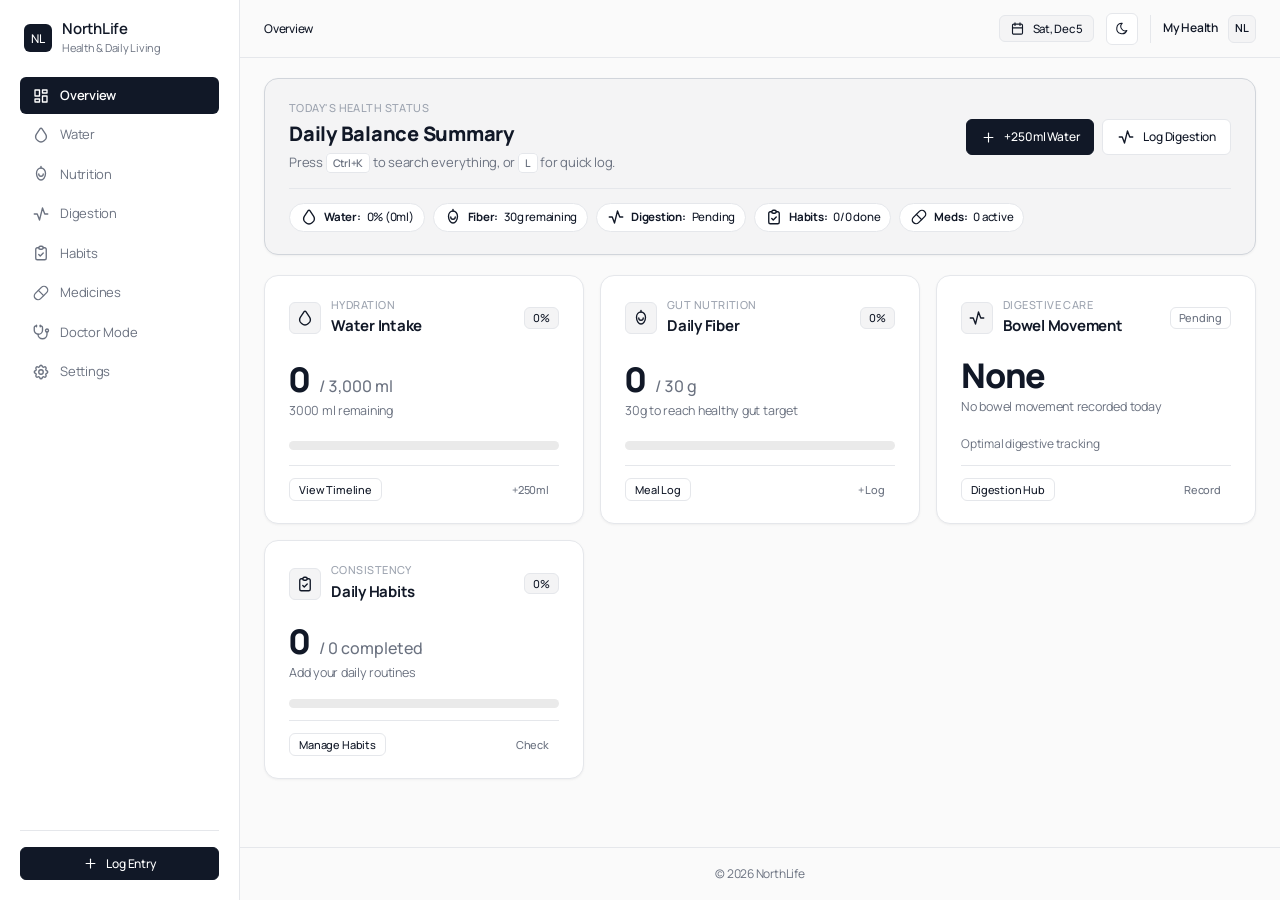
==== commit 2b5912ee: "style: enforce strict typography hierarchy (Manrope + Geist Mono with 400 body, 500 labels, 700 titl" ====
--- a/index.html
+++ b/index.html
@@ -9,7 +9,7 @@
   <!-- Google Fonts: Strictly Manrope -->
   <link rel="preconnect" href="https://fonts.googleapis.com"/>
   <link rel="preconnect" href="https://fonts.gstatic.com" crossorigin/>
-  <link href="https://fonts.googleapis.com/css2?family=Manrope:wght@300;400;500;600;700;800&display=swap" rel="stylesheet"/>
+  <link href="https://fonts.googleapis.com/css2?family=Geist+Mono:wght@400;500;600;700&family=Manrope:wght@400;500;600;700;800&display=swap" rel="stylesheet"/>
 
   <!-- Pure Native CSS Design System (Zero Frameworks) -->
   <link rel="stylesheet" href="assets/css/reset.css"/>
--- a/assets/css/variables.css
+++ b/assets/css/variables.css
@@ -4,15 +4,16 @@
    ========================================================================= */
 
 :root {
-  /* Typography Tokens (Strictly Manrope with Solid 400 Body / 600 Headings) */
+  /* Typography Tokens (Strict Discipline: Manrope for UI + Geist Mono for Numbers/Timestamps) */
   --font-family: 'Manrope', -apple-system, BlinkMacSystemFont, "Segoe UI", Roboto, sans-serif;
-  --font-mono: ui-monospace, SFMono-Regular, Menlo, Monaco, Consolas, monospace;
+  --font-mono: 'Geist Mono', ui-monospace, SFMono-Regular, Menlo, Monaco, Consolas, monospace;
 
-  /* Font Weights (Minimal, solid hierarchy) */
-  --font-weight-regular: 400;
-  --font-weight-medium: 500;
-  --font-weight-semibold: 600;
-  --font-weight-bold: 700;
+  /* Font Weights (Strict Hierarchy: 400 normal, 500 labels, 700 titles, 800 hero numbers) */
+  --font-weight-regular: 400;   /* Normal content & descriptions */
+  --font-weight-medium: 500;    /* Labels, badges, chips, units */
+  --font-weight-semibold: 600;  /* Secondary emphasis */
+  --font-weight-bold: 700;      /* Card titles, headings, modal titles */
+  --font-weight-extrabold: 800; /* Big Hero Numbers / Metrics */
 
   /* Typography Scale */
   --font-size-2xs: 0.6875rem; /* 11px */
@@ -23,14 +24,14 @@
   --font-size-lg: 1.125rem;   /* 18px */
   --font-size-xl: 1.25rem;    /* 20px */
   --font-size-2xl: 1.5rem;    /* 24px */
-  --font-size-3xl: 2rem;      /* 32px */
+  --font-size-3xl: 2.125rem;  /* 34px */
 
-  --line-height-tight: 1.25;
+  --line-height-tight: 1.15;
   --line-height-normal: 1.55;
   --line-height-relaxed: 1.65;
 
   --letter-spacing-tight: -0.015em;
-  --letter-spacing-ultratight: -0.025em;
+  --letter-spacing-ultratight: -0.035em;
   --letter-spacing-wide: 0.04em;
 
   /* =========================================================================
--- a/assets/css/components.css
+++ b/assets/css/components.css
@@ -1,5 +1,5 @@
 /* =========================================================================
-   NorthLife — UI Component Styles
+   NorthLife — UI Component Styles (Luxury Polish Edition)
    Strictly Manrope & Minimalist Monochromatic Theme
    ========================================================================= */
 
@@ -10,18 +10,29 @@
   background-color: var(--bg-surface);
   border-radius: var(--radius-lg);
   border: 1px solid var(--border-subtle);
-  padding: 20px 24px;
+  padding: 22px 24px;
   display: flex;
   flex-direction: column;
   justify-content: space-between;
   box-shadow: var(--shadow-soft);
   transition: box-shadow var(--duration-normal) var(--ease-smooth),
-              border-color var(--duration-normal) var(--ease-smooth);
+              border-color var(--duration-normal) var(--ease-smooth),
+              transform var(--duration-fast) var(--ease-smooth);
 }
 
 .card-nl:hover {
   box-shadow: var(--shadow-soft-hover);
   border-color: var(--border-dark);
+}
+
+.card-nl--interactive {
+  cursor: pointer;
+}
+
+.card-nl--interactive:hover {
+  transform: translateY(-2px);
+  border-color: var(--text-ink);
+  box-shadow: var(--shadow-modal);
 }
 
 .card-header-nl {
@@ -62,7 +73,7 @@
 
 .card-heading {
   font-size: var(--font-size-md);
-  font-weight: var(--font-weight-semibold);
+  font-weight: var(--font-weight-bold);
   color: var(--text-ink);
   line-height: 1.3;
 }
@@ -104,46 +115,57 @@
   display: flex;
   flex-direction: column;
   gap: 2px;
-  margin: 6px 0;
+  margin: 8px 0;
 }
 
 .metric-hero-value {
-  font-size: 30px;
-  font-weight: 700;
-  color: var(--text-ink);
-  line-height: 1.1;
-  letter-spacing: -0.03em;
+  font-size: 34px;
+  font-weight: var(--font-weight-extrabold);
+  font-family: var(--font-family);
+  color: var(--text-ink);
+  line-height: 1.05;
+  letter-spacing: -0.035em;
   font-feature-settings: "tnum";
 }
 
 .metric-hero-unit {
-  font-size: 15px;
+  font-size: 16px;
   font-weight: 500;
   color: var(--text-muted);
-  margin-left: 3px;
+  margin-left: 4px;
   letter-spacing: normal;
 }
 
 .metric-hero-subtext {
-  font-size: 12px;
+  font-size: 12.5px;
   font-weight: 400;
   color: var(--text-muted);
   line-height: 1.4;
   margin-top: 2px;
 }
 
-.metric-large {
-  font-size: var(--font-size-2xl);
-  font-weight: var(--font-weight-semibold);
-  letter-spacing: var(--letter-spacing-ultratight);
-  color: var(--text-ink);
-  line-height: 1.1;
-}
-
-.metric-unit {
-  font-size: var(--font-size-xs);
-  font-weight: var(--font-weight-regular);
-  color: var(--text-muted);
+/* Daily Holistic Status Bar */
+.status-strip-container {
+  display: flex;
+  flex-wrap: wrap;
+  gap: 8px;
+  align-items: center;
+  margin-top: 14px;
+  padding-top: 14px;
+  border-top: 1px solid var(--border-subtle);
+}
+
+.status-strip-chip {
+  display: inline-flex;
+  align-items: center;
+  gap: 6px;
+  padding: 4px 10px;
+  border-radius: var(--radius-full);
+  background-color: var(--bg-surface);
+  border: 1px solid var(--border-subtle);
+  font-size: 11.5px;
+  font-weight: 500;
+  color: var(--text-ink);
 }
 
 /* =========================================================================
@@ -179,15 +201,6 @@
   background-color: transparent;
   color: var(--text-muted);
   border-color: var(--border-subtle);
-}
-
-/* Status Indicator Dot */
-.status-indicator {
-  display: inline-block;
-  width: 6px;
-  height: 6px;
-  border-radius: var(--radius-full);
-  background-color: var(--text-ink);
 }
 
 /* =========================================================================
@@ -289,7 +302,7 @@
 }
 
 /* =========================================================================
-   5. TIMELINE STREAM (History, Log Events, CRUD)
+   5. TIMELINE STREAM (History, Log Events, Running Totals)
    ========================================================================= */
 .timeline-stream {
   display: flex;
@@ -318,32 +331,37 @@
   align-items: center;
   gap: 12px;
   min-width: 0;
+  flex-wrap: wrap;
 }
 
 .timeline-time {
+  font-family: var(--font-mono);
   font-size: 11.5px;
-  font-weight: 600;
+  font-weight: var(--font-weight-medium);
   color: var(--text-subtle);
   min-width: 64px;
   font-feature-settings: "tnum";
   flex-shrink: 0;
 }
 
-.timeline-main {
-  display: flex;
-  align-items: center;
-  gap: 8px;
-  flex-wrap: wrap;
-}
-
 .timeline-badge {
   padding: 3px 8px;
   border-radius: var(--radius-sm);
   background-color: var(--bg-surface-subtle);
-  font-size: 12px;
-  font-weight: 600;
-  color: var(--text-ink);
-  border: 1px solid var(--border-subtle);
+  font-size: 12.5px;
+  font-weight: 700;
+  color: var(--text-ink);
+  border: 1px solid var(--border-subtle);
+}
+
+.timeline-running-total {
+  font-family: var(--font-mono);
+  font-size: 11px;
+  font-weight: var(--font-weight-medium);
+  color: var(--text-muted);
+  padding: 2px 6px;
+  border-radius: 4px;
+  background-color: var(--bg-surface-subtle);
 }
 
 .timeline-label {
@@ -363,6 +381,12 @@
   align-items: center;
   gap: 4px;
   flex-shrink: 0;
+  opacity: 0.85;
+  transition: opacity var(--duration-fast);
+}
+
+.timeline-item:hover .timeline-actions {
+  opacity: 1;
 }
 
 /* =========================================================================
@@ -512,13 +536,14 @@
 .habit-stats-strip {
   display: flex;
   align-items: center;
-  gap: 12px;
+  gap: 14px;
   font-size: 11.5px;
   color: var(--text-muted);
+  flex-wrap: wrap;
 }
 
 .habit-stats-val {
-  font-weight: 600;
+  font-weight: 700;
   color: var(--text-ink);
 }
 
@@ -631,15 +656,15 @@
 }
 
 /* =========================================================================
-   10. PROGRESS BARS & GAUGES
+   10. PROGRESS BARS (Thicker & Polished)
    ========================================================================= */
 .progress-track {
   width: 100%;
-  height: 6px;
+  height: 9px;
   border-radius: var(--radius-full);
   background-color: var(--bg-surface-elevated);
   overflow: hidden;
-  margin-top: var(--space-2);
+  margin-top: 10px;
 }
 
 .progress-bar-fill {
@@ -791,6 +816,100 @@
   color: var(--text-ink);
 }
 
+/* =========================================================================
+   14. GLOBAL FLOATING SEARCH MODAL (Ctrl+K)
+   ========================================================================= */
+.search-modal-backdrop {
+  position: fixed;
+  inset: 0;
+  background-color: rgba(0, 0, 0, 0.5);
+  backdrop-filter: blur(2px);
+  z-index: 10000;
+  display: flex;
+  align-items: flex-start;
+  justify-content: center;
+  padding-top: 12vh;
+  animation: fade-in 0.15s ease-out;
+}
+
+.search-modal-box {
+  background-color: var(--bg-surface);
+  border-radius: var(--radius-lg);
+  border: 1px solid var(--border-dark);
+  box-shadow: 0 20px 25px -5px rgba(0,0,0,0.2), 0 10px 10px -5px rgba(0,0,0,0.1);
+  width: 100%;
+  max-width: 580px;
+  overflow: hidden;
+  display: flex;
+  flex-direction: column;
+  animation: scale-in 0.15s ease-out;
+}
+
+.search-modal-header {
+  display: flex;
+  align-items: center;
+  padding: 0 16px;
+  border-bottom: 1px solid var(--border-subtle);
+}
+
+.search-modal-input {
+  width: 100%;
+  padding: 16px 12px;
+  font-size: 15px;
+  font-family: inherit;
+  font-weight: 500;
+  border: none;
+  background: transparent;
+  color: var(--text-ink);
+  outline: none;
+}
+
+.search-modal-results {
+  max-height: 340px;
+  overflow-y: auto;
+  padding: 8px;
+  display: flex;
+  flex-direction: column;
+  gap: 4px;
+}
+
+.search-result-item {
+  display: flex;
+  align-items: center;
+  justify-content: space-between;
+  padding: 10px 14px;
+  border-radius: var(--radius-sm);
+  cursor: pointer;
+  transition: background-color 0.12s;
+  text-decoration: none;
+  color: var(--text-ink);
+}
+
+.search-result-item:hover, .search-result-item--selected {
+  background-color: var(--bg-surface-subtle);
+}
+
+.search-modal-footer {
+  padding: 8px 16px;
+  border-top: 1px solid var(--border-subtle);
+  display: flex;
+  align-items: center;
+  justify-content: space-between;
+  font-size: 11px;
+  color: var(--text-muted);
+  background-color: var(--bg-surface-subtle);
+}
+
+.kbd-shortcut {
+  padding: 2px 6px;
+  border-radius: 4px;
+  background-color: var(--bg-surface);
+  border: 1px solid var(--border-subtle);
+  font-family: inherit;
+  font-size: 10.5px;
+  font-weight: 600;
+}
+
 @keyframes fade-in {
   from { opacity: 0; }
   to { opacity: 1; }
@@ -802,7 +921,7 @@
 }
 
 /* =========================================================================
-   14. DOCTOR MODE PRINT STYLESHEET
+   15. DOCTOR MODE PRINT STYLESHEET
    ========================================================================= */
 @media print {
   .app-sidebar,
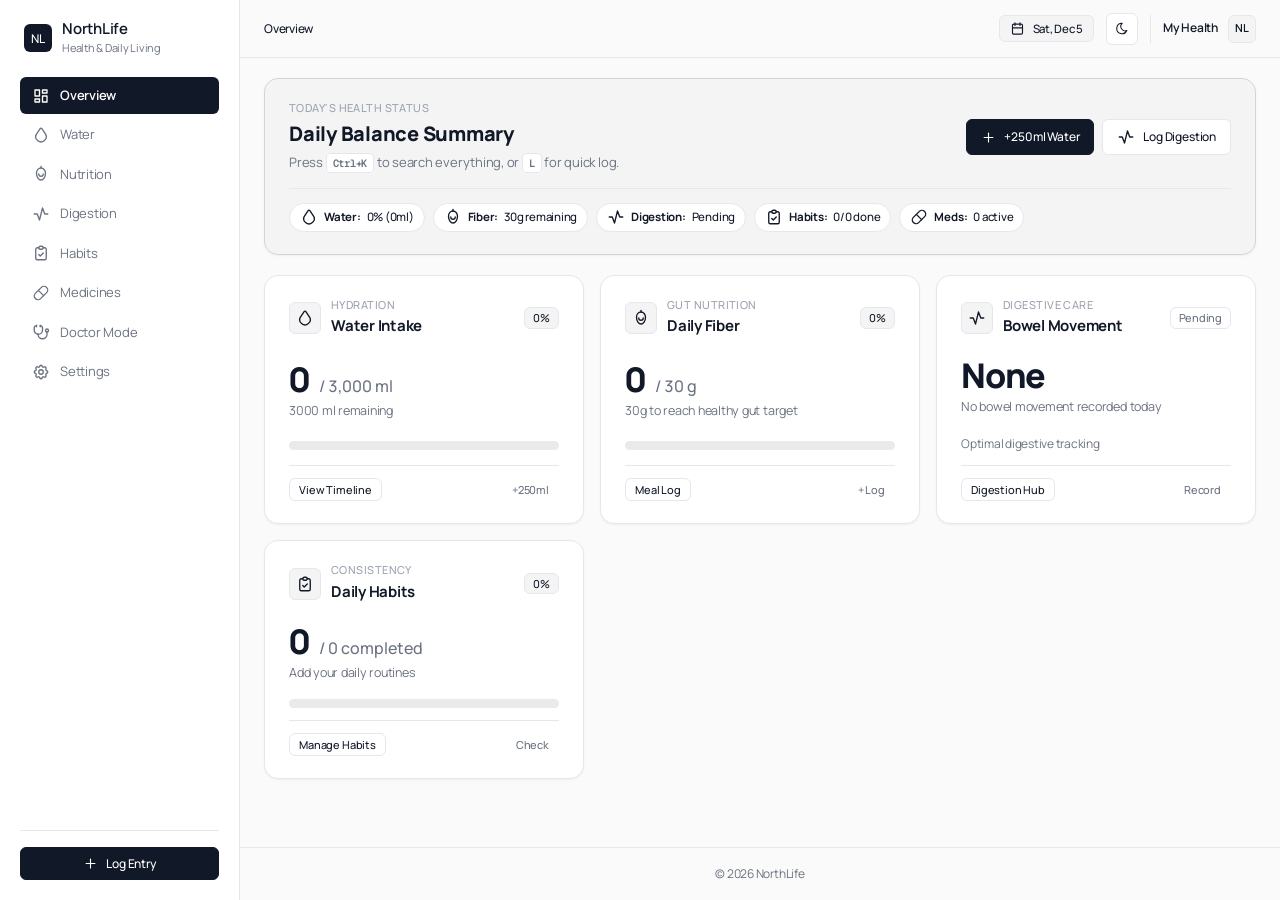
==== commit 885bf567: "style: enforce universal Manrope & Geist Mono font application across entire website" ====
--- a/index.html
+++ b/index.html
@@ -12,8 +12,8 @@
   <link href="https://fonts.googleapis.com/css2?family=Geist+Mono:wght@400;500;600;700&family=Manrope:wght@400;500;600;700;800&display=swap" rel="stylesheet"/>
 
   <!-- Pure Native CSS Design System (Zero Frameworks) -->
+  <link rel="stylesheet" href="assets/css/variables.css"/>
   <link rel="stylesheet" href="assets/css/reset.css"/>
-  <link rel="stylesheet" href="assets/css/variables.css"/>
   <link rel="stylesheet" href="assets/css/layout.css"/>
   <link rel="stylesheet" href="assets/css/components.css"/>
 </head>
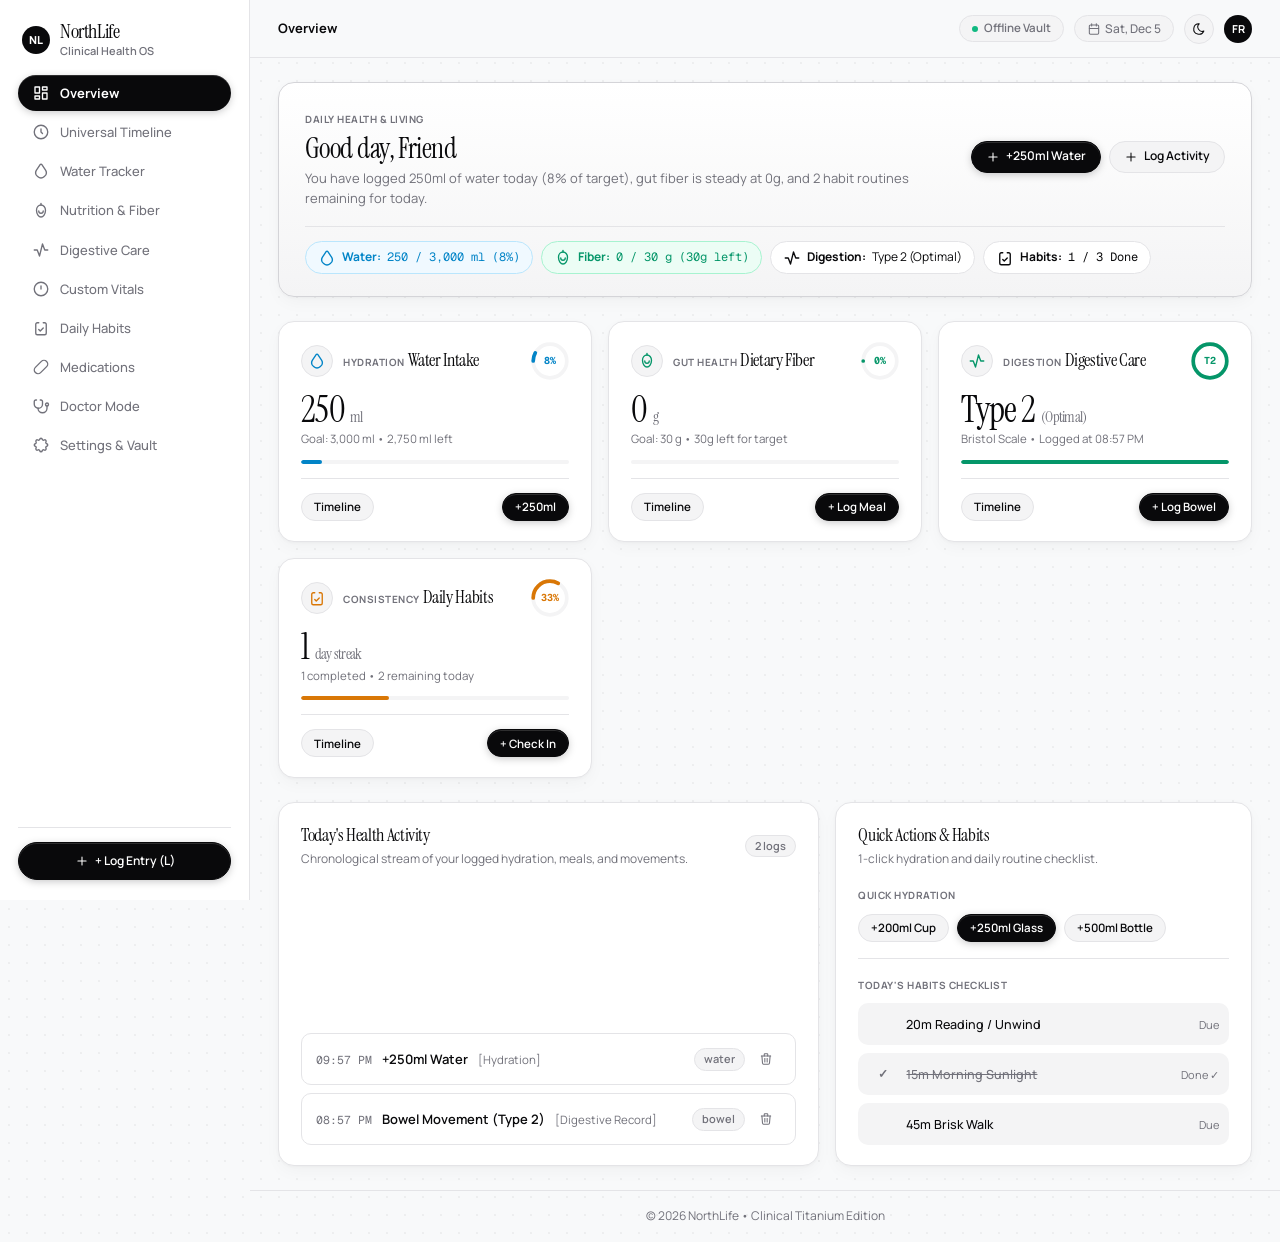
==== commit bbd34422: "feat: Clinical Titanium health OS with Instrument Serif typography, symmetrical cards, and NorthLife" ====
--- a/index.html
+++ b/index.html
@@ -3,15 +3,15 @@
 <head>
   <meta charset="utf-8"/>
   <meta name="viewport" content="width=device-width, initial-scale=1.0"/>
-  <meta name="description" content="NorthLife — Privacy-First, Offline-Capable Modular Personal Health Operating System."/>
-  <title>NorthLife — Personal Health OS</title>
+  <meta name="description" content="NorthLife — Clinical Titanium Personal Health Operating System."/>
+  <title>NorthLife — Clinical Health OS</title>
 
-  <!-- Google Fonts: Strictly Manrope -->
+  <!-- Google Fonts: 3-Face Typographic System -->
   <link rel="preconnect" href="https://fonts.googleapis.com"/>
   <link rel="preconnect" href="https://fonts.gstatic.com" crossorigin/>
-  <link href="https://fonts.googleapis.com/css2?family=Geist+Mono:wght@400;500;600;700&family=Manrope:wght@400;500;600;700;800&display=swap" rel="stylesheet"/>
+  <link href="https://fonts.googleapis.com/css2?family=Geist+Mono:wght@400;500;600;700&family=Instrument+Serif:ital@0;1&family=Manrope:wght@400;500;600;700;800&display=swap" rel="stylesheet"/>
 
-  <!-- Pure Native CSS Design System (Zero Frameworks) -->
+  <!-- Base Shared CSS -->
   <link rel="stylesheet" href="assets/css/variables.css"/>
   <link rel="stylesheet" href="assets/css/reset.css"/>
   <link rel="stylesheet" href="assets/css/layout.css"/>
@@ -19,116 +19,74 @@
 </head>
 <body>
   <div class="app-container">
-    <!-- Minimalist Clean Sidebar (240px wide) -->
+    <!-- Sidebar Navigation -->
     <aside class="app-sidebar" aria-label="Main Navigation">
       <div class="sidebar-top">
-        <!-- Brand Header -->
         <div class="brand-header">
           <div class="brand-identity">
             <div class="brand-logo-badge">NL</div>
             <div class="brand-title-group">
-              <span class="brand-name">NorthLife</span>
-              <span class="brand-subtitle">Health & Daily Living</span>
+              <span class="brand-name heading-serif">NorthLife</span>
+              <span class="brand-subtitle">Clinical Health OS</span>
             </div>
           </div>
         </div>
 
-        <!-- Navigation Links with Clean Tabler Icons -->
         <nav class="sidebar-nav">
-          <!-- Active Overview -->
-          <a href="#dashboard" class="nav-link nav-link--active" data-route="dashboard">
-            <svg class="tabler-icon" viewBox="0 0 24 24">
-              <path d="M4 4h6v8h-6z"></path>
-              <path d="M4 16h6v4h-6z"></path>
-              <path d="M14 12h6v8h-6z"></path>
-              <path d="M14 4h6v4h-6z"></path>
-            </svg>
+          <a href="#overview" class="nav-link nav-link--active" data-route="overview">
+            <svg class="tabler-icon" viewBox="0 0 24 24"><path d="M4 4h6v8h-6z"></path><path d="M4 16h6v4h-6z"></path><path d="M14 12h6v8h-6z"></path><path d="M14 4h6v4h-6z"></path></svg>
             <span>Overview</span>
           </a>
-
-          <!-- Hydration -->
+          <a href="#timeline" class="nav-link" data-route="timeline">
+            <svg class="tabler-icon" viewBox="0 0 24 24"><path d="M12 8v4l2 2"></path><path d="M3 12a9 9 0 1 0 18 0a9 9 0 0 0 -18 0"></path></svg>
+            <span>Universal Timeline</span>
+          </a>
           <a href="#water" class="nav-link" data-route="water">
-            <svg class="tabler-icon" viewBox="0 0 24 24">
-              <path d="M7.502 19.423c2.602 2.105 6.394 2.105 8.996 0c2.602 -2.105 3.262 -5.708 1.566 -8.546l-4.89 -7.26c-.42 -.625 -1.287 -.803 -1.936 -.397a1.376 1.376 0 0 0 -.41 .397l-4.893 7.26c-1.695 2.838 -1.035 6.441 1.567 8.546z"></path>
-            </svg>
-            <span>Water</span>
+            <svg class="tabler-icon" viewBox="0 0 24 24"><path d="M7.502 19.423c2.602 2.105 6.394 2.105 8.996 0c2.602 -2.105 3.262 -5.708 1.566 -8.546l-4.89 -7.26c-.42 -.625 -1.287 -.803 -1.936 -.397a1.376 1.376 0 0 0 -.41 .397l-4.893 7.26c-1.695 2.838 -1.035 6.441 1.567 8.546z"></path></svg>
+            <span>Water Tracker</span>
           </a>
-
-          <!-- Nutrition & Fiber -->
           <a href="#diet" class="nav-link" data-route="diet">
-            <svg class="tabler-icon" viewBox="0 0 24 24">
-              <path d="M12 4c-3.2 0 -6 2.8 -6 7c0 5 3 9 6 9s6 -4 6 -9c0 -4.2 -2.8 -7 -6 -7z"></path>
-              <path d="M12 4v-2"></path>
-              <path d="M9 12a3 3 0 0 0 6 0"></path>
-            </svg>
-            <span>Nutrition</span>
+            <svg class="tabler-icon" viewBox="0 0 24 24"><path d="M12 4c-3.2 0 -6 2.8 -6 7c0 5 3 9 6 9s6 -4 6 -9c0 -4.2 -2.8 -7 -6 -7z"></path><path d="M12 4v-2"></path><path d="M9 12a3 3 0 0 0 6 0"></path></svg>
+            <span>Nutrition & Fiber</span>
           </a>
-
-          <!-- Digestive Health -->
           <a href="#bowel" class="nav-link" data-route="bowel">
-            <svg class="tabler-icon" viewBox="0 0 24 24">
-              <path d="M3 12h4l3 8l4 -16l3 8h4"></path>
-            </svg>
-            <span>Digestion</span>
+            <svg class="tabler-icon" viewBox="0 0 24 24"><path d="M3 12h4l3 8l4 -16l3 8h4"></path></svg>
+            <span>Digestive Care</span>
           </a>
-
-          <!-- Habit Routine -->
+          <a href="#custom-metrics" class="nav-link" data-route="custom-metrics">
+            <svg class="tabler-icon" viewBox="0 0 24 24"><circle cx="12" cy="12" r="9"></circle><path d="M12 8v4"></path></svg>
+            <span>Custom Vitals</span>
+          </a>
           <a href="#habits" class="nav-link" data-route="habits">
-            <svg class="tabler-icon" viewBox="0 0 24 24">
-              <path d="M9 5h-2a2 2 0 0 0 -2 2v12a2 2 0 0 0 2 2h10a2 2 0 0 0 2 -2v-12a2 2 0 0 0 -2 -2h-2"></path>
-              <path d="M9 3m0 2a2 2 0 0 1 2 -2h2a2 2 0 0 1 2 2v0a2 2 0 0 1 -2 2h-2a2 2 0 0 1 -2 -2z"></path>
-              <path d="M9 14l2 2l4 -4"></path>
-            </svg>
-            <span>Habits</span>
+            <svg class="tabler-icon" viewBox="0 0 24 24"><path d="M9 5h-2a2 2 0 0 0 -2 2v12a2 2 0 0 0 2 2h10a2 2 0 0 0 2 -2v-12a2 2 0 0 0 -2 -2h-2"></path><path d="M9 14l2 2l4 -4"></path></svg>
+            <span>Daily Habits</span>
           </a>
-
-          <!-- Medications -->
           <a href="#meds" class="nav-link" data-route="meds">
-            <svg class="tabler-icon" viewBox="0 0 24 24">
-              <path d="M4.5 12.5l8 -8a4.95 4.95 0 0 1 7 7l-8 8a4.95 4.95 0 0 1 -7 -7"></path>
-              <path d="M8.5 8.5l7 7"></path>
-            </svg>
-            <span>Medicines</span>
+            <svg class="tabler-icon" viewBox="0 0 24 24"><path d="M4.5 12.5l8 -8a4.95 4.95 0 0 1 7 7l-8 8a4.95 4.95 0 0 1 -7 -7"></path></svg>
+            <span>Medications</span>
           </a>
-
-          <!-- Doctor Mode -->
           <a href="#doctor-mode" class="nav-link" data-route="doctor-mode">
-            <svg class="tabler-icon" viewBox="0 0 24 24">
-              <path d="M6 4h-1a2 2 0 0 0 -2 2v3.5h0a5.5 5.5 0 0 0 11 0v-3.5a2 2 0 0 0 -2 -2h-1"></path>
-              <path d="M8 15a6 6 0 0 0 12 0v-3"></path>
-              <path d="M11 3v2"></path>
-              <path d="M6 3v2"></path>
-              <circle cx="20" cy="10" r="2"></circle>
-            </svg>
+            <svg class="tabler-icon" viewBox="0 0 24 24"><path d="M6 4h-1a2 2 0 0 0 -2 2v3.5h0a5.5 5.5 0 0 0 11 0v-3.5a2 2 0 0 0 -2 -2h-1"></path><path d="M8 15a6 6 0 0 0 12 0v-3"></path><circle cx="20" cy="10" r="2"></circle></svg>
             <span>Doctor Mode</span>
           </a>
-
-          <!-- Settings -->
           <a href="#settings" class="nav-link" data-route="settings">
-            <svg class="tabler-icon" viewBox="0 0 24 24">
-              <path d="M10.325 4.317c.426 -1.756 2.924 -1.756 3.35 0a1.724 1.724 0 0 0 2.573 1.066c1.543 -.94 3.31 .826 2.37 2.37a1.724 1.724 0 0 0 1.065 2.572c1.756 .426 1.756 2.924 0 3.35a1.724 1.724 0 0 0 -1.066 2.573c.94 1.543 -.826 3.31 -2.37 2.37a1.724 1.724 0 0 0 -2.572 1.065c-.426 1.756 -2.924 1.756 -3.35 0a1.724 1.724 0 0 0 -2.573 -1.066c-1.543 .94 -3.31 -.826 -2.37 -2.37a1.724 1.724 0 0 0 -1.065 -2.572c-1.756 -.426 -1.756 -2.924 0 -3.35a1.724 1.724 0 0 0 1.066 -2.573c-.94 -1.543 .826 -3.31 2.37 -2.37c1 .608 2.296 .07 2.572 -1.065z"></path>
-              <path d="M9 12a3 3 0 1 0 6 0a3 3 0 0 0 -6 0"></path>
-            </svg>
-            <span>Settings</span>
+            <svg class="tabler-icon" viewBox="0 0 24 24"><path d="M10.325 4.317c.426 -1.756 2.924 -1.756 3.35 0a1.724 1.724 0 0 0 2.573 1.066c1.543 -.94 3.31 .826 2.37 2.37a1.724 1.724 0 0 0 1.065 2.572c1.756 .426 1.756 2.924 0 3.35a1.724 1.724 0 0 0 -1.066 2.573c.94 1.543 -.826 3.31 -2.37 2.37a1.724 1.724 0 0 0 -2.572 1.065c-.426 1.756 -2.924 1.756 -3.35 0a1.724 1.724 0 0 0 -2.573 -1.066c-1.543 .94 -3.31 -.826 -2.37 -2.37a1.724 1.724 0 0 0 -1.065 -2.572c-1.756 -.426 -1.756 -2.924 0 -3.35a1.724 1.724 0 0 0 1.066 -2.573c-.94 -1.543 .826 -3.31 2.37 -2.37c1 .608 2.296 .07 2.572 -1.065z"></path></svg>
+            <span>Settings & Vault</span>
           </a>
         </nav>
       </div>
 
-      <!-- Sidebar Bottom Area -->
       <div class="sidebar-bottom">
-        <button class="btn btn--ink" id="btn-quick-entry" style="width: 100%;">
-          <svg class="tabler-icon tabler-icon--sm" viewBox="0 0 24 24">
-            <path d="M12 5l0 14"></path>
-            <path d="M5 12l14 0"></path>
-          </svg>
-          <span>Log Entry</span>
+        <button class="btn btn--primary" id="btn-quick-entry" style="width: 100%; height: 38px;">
+          <svg class="tabler-icon tabler-icon--sm" viewBox="0 0 24 24"><path d="M12 5l0 14"></path><path d="M5 12l14 0"></path></svg>
+          <span>+ Log Entry (L)</span>
         </button>
       </div>
     </aside>
 
     <!-- Main Viewport Area -->
     <div class="main-viewport">
-      <!-- Sticky Clean Header -->
+      <!-- Header -->
       <header class="app-header">
         <div class="header-left">
           <div class="breadcrumbs">
@@ -137,30 +95,26 @@
         </div>
 
         <div class="header-right">
+          <!-- Offline Vault Indicator -->
+          <div class="pill-badge pill-badge--neutral hidden-mobile" id="header-sync-status" style="padding: 5px 12px; font-size: 11.5px; font-weight: 600; display: inline-flex; align-items: center; gap: 6px;">
+            <span style="display: inline-block; width: 6px; height: 6px; border-radius: 50%; background-color: #10B981;"></span>
+            <span>Offline Vault</span>
+          </div>
+
           <!-- Today Date Pill -->
-          <div class="pill-badge pill-badge--neutral" style="padding: 5px 10px; font-size: 11.5px; font-weight: 500;">
-            <svg class="tabler-icon tabler-icon--sm" style="margin-right: 4px;" viewBox="0 0 24 24">
-              <path d="M4 7a2 2 0 0 1 2 -2h12a2 2 0 0 1 2 2v12a2 2 0 0 1 -2 2h-12a2 2 0 0 1 -2 -2v-12z"></path>
-              <path d="M16 3v4"></path>
-              <path d="M8 3v4"></path>
-              <path d="M4 11h16"></path>
-            </svg>
+          <div class="pill-badge pill-badge--neutral" style="padding: 5px 12px; font-size: 12px; font-weight: 500;">
+            <svg class="tabler-icon tabler-icon--sm" style="margin-right: 4px;" viewBox="0 0 24 24"><path d="M4 7a2 2 0 0 1 2 -2h12a2 2 0 0 1 2 2v12a2 2 0 0 1 -2 2h-12a2 2 0 0 1 -2 -2v-12z"></path><path d="M16 3v4"></path><path d="M8 3v4"></path><path d="M4 11h16"></path></svg>
             <span id="header-date-text">Today</span>
           </div>
 
           <!-- Theme Toggle -->
-          <button id="theme-toggle-btn" class="btn btn--subtle" style="padding: 4px 8px; border-radius: var(--radius-sm); width: 32px; height: 32px;" title="Toggle Dark/Light Mode" aria-label="Toggle Theme">
-            <svg class="tabler-icon tabler-icon--sm" id="theme-icon-slot" viewBox="0 0 24 24">
-              <path d="M12 3c.132 0 .263 0 .393 0a7.5 7.5 0 0 0 7.92 12.446a9 9 0 1 1 -8.313 -12.454z"></path>
-            </svg>
+          <button id="theme-toggle-btn" class="btn btn--secondary btn--icon-only" title="Toggle Theme" aria-label="Toggle Theme">
+            <svg class="tabler-icon tabler-icon--sm" viewBox="0 0 24 24"><path d="M12 3c.132 0 .263 0 .393 0a7.5 7.5 0 0 0 7.92 12.446a9 9 0 1 1 -8.313 -12.454z"></path></svg>
           </button>
 
-          <!-- User Profile -->
+          <!-- User Avatar -->
           <div class="header-profile-badge">
-            <div style="display: flex; flex-direction: column; text-align: right;" class="hidden-mobile">
-              <span id="header-user-name" style="font-size: 12px; font-weight: 600; color: var(--text-ink); line-height: 1.2;">My Health</span>
-            </div>
-            <div id="header-user-avatar" style="width: 28px; height: 28px; border-radius: var(--radius-sm); background-color: var(--bg-surface-subtle); border: 1px solid var(--border-subtle); color: var(--text-ink); display: flex; align-items: center; justify-content: center; font-size: 11px; font-weight: 600;">
+            <div id="header-user-avatar" style="width: 28px; height: 28px; border-radius: var(--radius-pill); background-color: var(--text-ink); color: var(--text-inverse); display: flex; align-items: center; justify-content: center; font-size: 11px; font-weight: 700;">
               NL
             </div>
           </div>
@@ -170,61 +124,46 @@
       <!-- Main Dynamic Content Container -->
       <main class="app-content" id="app-view"></main>
 
-      <!-- Minimalist Clean Footer -->
+      <!-- Footer -->
       <footer class="app-footer">
-        <div class="footer-inner" style="justify-content: center;">
-          <span>© 2026 NorthLife</span>
-        </div>
+        <span>© 2026 NorthLife • Clinical Titanium Edition</span>
       </footer>
     </div>
   </div>
 
-  <!-- Mobile Bottom Navigation Bar (< 768px) with Tabler Icons -->
+  <!-- Mobile Bottom Nav -->
   <nav class="mobile-bottom-nav" aria-label="Mobile Navigation">
-    <a href="#dashboard" class="nav-link nav-link--active" style="padding: 6px 10px; flex-direction: column; gap: 2px; font-size: 10px;">
-      <svg class="tabler-icon" viewBox="0 0 24 24">
-        <path d="M4 4h6v8h-6z"></path>
-        <path d="M4 16h6v4h-6z"></path>
-        <path d="M14 12h6v8h-6z"></path>
-        <path d="M14 4h6v4h-6z"></path>
-      </svg>
-      <span>Today</span>
+    <a href="#overview" class="nav-link nav-link--active" style="flex-direction: column; gap: 2px; font-size: 10px; padding: 6px;">
+      <svg class="tabler-icon" viewBox="0 0 24 24"><path d="M4 4h6v8h-6z"></path><path d="M4 16h6v4h-6z"></path><path d="M14 12h6v8h-6z"></path><path d="M14 4h6v4h-6z"></path></svg>
+      <span>Overview</span>
     </a>
-    <a href="#bowel" class="nav-link" style="padding: 6px 10px; flex-direction: column; gap: 2px; font-size: 10px;">
-      <svg class="tabler-icon" viewBox="0 0 24 24">
-        <path d="M3 12h4l3 8l4 -16l3 8h4"></path>
-      </svg>
+    <a href="#water" class="nav-link" style="flex-direction: column; gap: 2px; font-size: 10px; padding: 6px;">
+      <svg class="tabler-icon" viewBox="0 0 24 24"><path d="M7.502 19.423c2.602 2.105 6.394 2.105 8.996 0c2.602 -2.105 3.262 -5.708 1.566 -8.546l-4.89 -7.26c-.42 -.625 -1.287 -.803 -1.936 -.397a1.376 1.376 0 0 0 -.41 .397l-4.893 7.26c-1.695 2.838 -1.035 6.441 1.567 8.546z"></path></svg>
+      <span>Water</span>
+    </a>
+    <a href="#diet" class="nav-link" style="flex-direction: column; gap: 2px; font-size: 10px; padding: 6px;">
+      <svg class="tabler-icon" viewBox="0 0 24 24"><path d="M12 4c-3.2 0 -6 2.8 -6 7c0 5 3 9 6 9s6 -4 6 -9c0 -4.2 -2.8 -7 -6 -7z"></path></svg>
+      <span>Food</span>
+    </a>
+    <a href="#bowel" class="nav-link" style="flex-direction: column; gap: 2px; font-size: 10px; padding: 6px;">
+      <svg class="tabler-icon" viewBox="0 0 24 24"><path d="M3 12h4l3 8l4 -16l3 8h4"></path></svg>
       <span>Bowel</span>
     </a>
-    <a href="#water" class="nav-link" style="padding: 6px 10px; flex-direction: column; gap: 2px; font-size: 10px;">
-      <svg class="tabler-icon" viewBox="0 0 24 24">
-        <path d="M7.502 19.423c2.602 2.105 6.394 2.105 8.996 0c2.602 -2.105 3.262 -5.708 1.566 -8.546l-4.89 -7.26c-.42 -.625 -1.287 -.803 -1.936 -.397a1.376 1.376 0 0 0 -.41 .397l-4.893 7.26c-1.695 2.838 -1.035 6.441 1.567 8.546z"></path>
-      </svg>
-      <span>Water</span>
-    </a>
-    <a href="#meds" class="nav-link" style="padding: 6px 10px; flex-direction: column; gap: 2px; font-size: 10px;">
-      <svg class="tabler-icon" viewBox="0 0 24 24">
-        <path d="M4.5 12.5l8 -8a4.95 4.95 0 0 1 7 7l-8 8a4.95 4.95 0 0 1 -7 -7"></path>
-        <path d="M8.5 8.5l7 7"></path>
-      </svg>
-      <span>Meds</span>
-    </a>
-    <a href="#doctor-mode" class="nav-link" style="padding: 6px 10px; flex-direction: column; gap: 2px; font-size: 10px;">
-      <svg class="tabler-icon" viewBox="0 0 24 24">
-        <path d="M6 4h-1a2 2 0 0 0 -2 2v3.5h0a5.5 5.5 0 0 0 11 0v-3.5a2 2 0 0 0 -2 -2h-1"></path>
-        <path d="M8 15a6 6 0 0 0 12 0v-3"></path>
-        <path d="M11 3v2"></path>
-        <path d="M6 3v2"></path>
-        <circle cx="20" cy="10" r="2"></circle>
-      </svg>
-      <span>Doctor</span>
+    <a href="#settings" class="nav-link" style="flex-direction: column; gap: 2px; font-size: 10px; padding: 6px;">
+      <svg class="tabler-icon" viewBox="0 0 24 24"><path d="M10.325 4.317c.426 -1.756 2.924 -1.756 3.35 0a1.724 1.724 0 0 0 2.573 1.066c1.543 -.94 3.31 .826 2.37 2.37a1.724 1.724 0 0 0 1.065 2.572c1.756 .426 1.756 2.924 0 3.35a1.724 1.724 0 0 0 -1.066 2.573c.94 1.543 -.826 3.31 -2.37 2.37a1.724 1.724 0 0 0 -2.572 1.065c-.426 1.756 -2.924 1.756 -3.35 0a1.724 1.724 0 0 0 -2.573 -1.066c-1.543 .94 -3.31 -.826 -2.37 -2.37a1.724 1.724 0 0 0 -1.065 -2.572c-1.756 -.426 -1.756 -2.924 0 -3.35a1.724 1.724 0 0 0 1.066 -2.573c-.94 -1.543 .826 -3.31 2.37 -2.37c1 .608 2.296 .07 2.572 -1.065z"></path></svg>
+      <span>Vault</span>
     </a>
   </nav>
 
-  <!-- Global Toast Notification Container -->
-  <div id="toast-container" class="toast-container" aria-live="polite" aria-atomic="true"></div>
+  <!-- Global Modal Host -->
+  <div id="modal-host" class="modal-overlay" aria-hidden="true">
+    <div class="modal-dialog" id="modal-content"></div>
+  </div>
 
-  <!-- Core App Bootstrap Scripts -->
+  <!-- Toast Notification Stack -->
+  <div id="toast-container" class="toast-stack" aria-live="polite"></div>
+
+  <!-- Core App Controller -->
   <script src="assets/js/app.js"></script>
 </body>
 </html>
--- a/assets/css/variables.css
+++ b/assets/css/variables.css
@@ -1,164 +1,83 @@
 /* =========================================================================
-   NorthLife — Design Tokens & CSS Custom Properties
-   Strictly Manrope Thin & Minimalist Monochromatic Theme
+   NorthLife — Clinical Titanium Theme & Design Tokens
+   3-Face Typographic System: Instrument Serif + Manrope + Geist Mono
    ========================================================================= */
 
 :root {
-  /* Typography Tokens (Strict Discipline: Manrope for UI + Geist Mono for Numbers/Timestamps) */
-  --font-family: 'Manrope', -apple-system, BlinkMacSystemFont, "Segoe UI", Roboto, sans-serif;
-  --font-mono: 'Geist Mono', ui-monospace, SFMono-Regular, Menlo, Monaco, Consolas, monospace;
+  /* Typography */
+  --font-heading: 'Instrument Serif', Georgia, serif;
+  --font-body: 'Manrope', -apple-system, BlinkMacSystemFont, sans-serif;
+  --font-mono: 'Geist Mono', ui-monospace, monospace;
 
-  /* Font Weights (Strict Hierarchy: 400 normal, 500 labels, 700 titles, 800 hero numbers) */
-  --font-weight-regular: 400;   /* Normal content & descriptions */
-  --font-weight-medium: 500;    /* Labels, badges, chips, units */
-  --font-weight-semibold: 600;  /* Secondary emphasis */
-  --font-weight-bold: 700;      /* Card titles, headings, modal titles */
-  --font-weight-extrabold: 800; /* Big Hero Numbers / Metrics */
+  /* Corner Radii */
+  --radius-pill: 9999px;
+  --radius-card: 16px;
+  --radius-sm: 10px;
+  --radius-xs: 6px;
 
-  /* Typography Scale */
-  --font-size-2xs: 0.6875rem; /* 11px */
-  --font-size-xs: 0.75rem;    /* 12px */
-  --font-size-sm: 0.8125rem;  /* 13px */
-  --font-size-base: 0.875rem; /* 14px */
-  --font-size-md: 0.9375rem;  /* 15px */
-  --font-size-lg: 1.125rem;   /* 18px */
-  --font-size-xl: 1.25rem;    /* 20px */
-  --font-size-2xl: 1.5rem;    /* 24px */
-  --font-size-3xl: 2.125rem;  /* 34px */
-
-  --line-height-tight: 1.15;
-  --line-height-normal: 1.55;
-  --line-height-relaxed: 1.65;
-
-  --letter-spacing-tight: -0.015em;
-  --letter-spacing-ultratight: -0.035em;
-  --letter-spacing-wide: 0.04em;
-
-  /* =========================================================================
-     MINIMALIST MONOCHROMATIC PALETTE (Light Mode)
-     Pure, neat, clean, luxury alabaster & ink without multicolor/rainbow.
-     ========================================================================= */
-  --bg-app: #FAFAFA;
+  /* Light Theme Palette */
+  --bg-app: #F8F9FA;
   --bg-surface: #FFFFFF;
   --bg-surface-subtle: #F4F4F5;
-  --bg-surface-elevated: #EAEAEA;
-  --bg-overlay: rgba(17, 24, 39, 0.4);
+  --bg-surface-elevated: #E4E4E7;
 
-  --border-subtle: #E5E7EB;
-  --border-dark: #D1D5DB;
-  --border-focus: #111827;
+  --border-subtle: #E4E4E7;
+  --border-dark: #D4D4D8;
 
-  --text-ink: #111827;
-  --text-muted: #6B7280;
-  --text-subtle: #9CA3AF;
-  --text-disabled: #D1D5DB;
+  --text-ink: #09090B;
+  --text-muted: #71717A;
+  --text-subtle: #A1A1AA;
   --text-inverse: #FFFFFF;
 
-  /* Unified Clean Accent System (Monochromatic & Subtle Grayscale) */
-  --pastel-blue-bg: #F4F4F5;
-  --pastel-blue-accent: #111827;
-  --pastel-blue-border: #E5E7EB;
+  /* 4.5% Charcoal Dot Grid */
+  --bg-dot-grid: radial-gradient(rgba(9, 9, 11, 0.045) 1.2px, transparent 1.2px);
+  --bg-dot-size: 18px 18px;
 
-  --pastel-butter-bg: #F4F4F5;
-  --pastel-butter-accent: #111827;
-  --pastel-butter-border: #E5E7EB;
+  /* Card Elevation */
+  --shadow-card: 0 1px 3px rgba(0, 0, 0, 0.03), 0 6px 18px -2px rgba(0, 0, 0, 0.04), inset 0 1px 0 rgba(255, 255, 255, 0.95);
+  --shadow-card-hover: 0 4px 12px rgba(0, 0, 0, 0.05), 0 12px 28px -4px rgba(0, 0, 0, 0.06), inset 0 1px 0 rgba(255, 255, 255, 1);
+  --shadow-btn-primary: 0 2px 8px -1px rgba(9, 9, 11, 0.25), inset 0 1px 0 rgba(255, 255, 255, 0.15);
 
-  --pastel-mint-bg: #F4F4F5;
-  --pastel-mint-accent: #111827;
-  --pastel-mint-border: #E5E7EB;
+  /* Clinical Accents */
+  --accent-hydro: #0284C7;
+  --accent-hydro-bg: #F0F9FF;
+  --accent-hydro-border: #BAE6FD;
 
-  --pastel-lavender-bg: #F4F4F5;
-  --pastel-lavender-accent: #111827;
-  --pastel-lavender-border: #E5E7EB;
+  --accent-gut: #059669;
+  --accent-gut-bg: #ECFDF5;
+  --accent-gut-border: #A7F3D0;
 
-  --pastel-indigo-bg: #F4F4F5;
-  --pastel-indigo-accent: #111827;
-  --pastel-indigo-border: #E5E7EB;
-
-  --pastel-coral-bg: #F4F4F5;
-  --pastel-coral-accent: #111827;
-  --pastel-coral-border: #E5E7EB;
-
-  /* =========================================================================
-     SPACING SCALE
-     ========================================================================= */
-  --space-1: 0.25rem;   /* 4px */
-  --space-2: 0.5rem;    /* 8px */
-  --space-2-5: 0.625rem;/* 10px */
-  --space-3: 0.75rem;   /* 12px */
-  --space-4: 1rem;      /* 16px */
-  --space-5: 1.25rem;   /* 20px */
-  --space-6: 1.5rem;    /* 24px */
-  --space-7: 1.75rem;   /* 28px */
-  --space-8: 2rem;      /* 32px */
-  --space-10: 2.5rem;   /* 40px */
-
-  /* Border Radii (Clean, refined curves) */
-  --radius-xs: 4px;
-  --radius-sm: 6px;
-  --radius-md: 10px;
-  --radius-lg: 14px;
-  --radius-xl: 18px;
-  --radius-2xl: 22px;
-  --radius-full: 9999px;
-
-  /* Elevation Shadows (Ultra subtle) */
-  --shadow-soft: 0 1px 3px rgba(0, 0, 0, 0.03), 0 1px 2px rgba(0, 0, 0, 0.02);
-  --shadow-soft-hover: 0 4px 12px rgba(0, 0, 0, 0.05);
-  --shadow-modal: 0 16px 32px -8px rgba(0, 0, 0, 0.1);
-
-  /* Transitions */
-  --ease-instant: cubic-bezier(0, 0, 0.2, 1);
-  --ease-smooth: cubic-bezier(0.16, 1, 0.3, 1);
-  
-  --duration-fast: 150ms;
-  --duration-normal: 250ms;
+  --accent-streak: #D97706;
+  --accent-streak-bg: #FFFBEB;
+  --accent-streak-border: #FDE68A;
 }
 
-/* =========================================================================
-   DARK THEME (Minimalist Deep Ink & Charcoal)
-   ========================================================================= */
 [data-theme="dark"] {
-  --bg-app: #0A0D12;
-  --bg-surface: #12161F;
-  --bg-surface-subtle: #1C212C;
-  --bg-surface-elevated: #262D3B;
-  --bg-overlay: rgba(0, 0, 0, 0.75);
+  --bg-app: #09090B;
+  --bg-surface: #121215;
+  --bg-surface-subtle: #18181C;
+  --bg-surface-elevated: #27272A;
 
-  --border-subtle: #262D3B;
-  --border-dark: #374151;
-  --border-focus: #F3F4F6;
+  --border-subtle: #27272A;
+  --border-dark: #3F3F46;
 
-  --text-ink: #F3F4F6;
-  --text-muted: #9CA3AF;
-  --text-subtle: #6B7280;
-  --text-disabled: #4B5563;
-  --text-inverse: #0A0D12;
+  --text-ink: #FAFAFA;
+  --text-muted: #A1A1AA;
+  --text-subtle: #71717A;
+  --text-inverse: #09090B;
 
-  --pastel-blue-bg: #1C212C;
-  --pastel-blue-accent: #F3F4F6;
-  --pastel-blue-border: #262D3B;
+  --bg-dot-grid: radial-gradient(rgba(250, 250, 250, 0.045) 1.2px, transparent 1.2px);
 
-  --pastel-butter-bg: #1C212C;
-  --pastel-butter-accent: #F3F4F6;
-  --pastel-butter-border: #262D3B;
+  --shadow-card: 0 2px 8px rgba(0, 0, 0, 0.3), inset 0 1px 0 rgba(255, 255, 255, 0.04);
+  --shadow-card-hover: 0 8px 24px rgba(0, 0, 0, 0.4), inset 0 1px 0 rgba(255, 255, 255, 0.08);
+  --shadow-btn-primary: 0 2px 8px rgba(0, 0, 0, 0.4);
 
-  --pastel-mint-bg: #1C212C;
-  --pastel-mint-accent: #F3F4F6;
-  --pastel-mint-border: #262D3B;
+  --accent-hydro-bg: rgba(2, 132, 199, 0.14);
+  --accent-hydro-border: rgba(2, 132, 199, 0.3);
 
-  --pastel-lavender-bg: #1C212C;
-  --pastel-lavender-accent: #F3F4F6;
-  --pastel-lavender-border: #262D3B;
+  --accent-gut-bg: rgba(5, 150, 105, 0.14);
+  --accent-gut-border: rgba(5, 150, 105, 0.3);
 
-  --pastel-indigo-bg: #1C212C;
-  --pastel-indigo-accent: #F3F4F6;
-  --pastel-indigo-border: #262D3B;
-
-  --pastel-coral-bg: #1C212C;
-  --pastel-coral-accent: #F3F4F6;
-  --pastel-coral-border: #262D3B;
-
-  --shadow-soft: 0 1px 3px rgba(0, 0, 0, 0.3);
-  --shadow-soft-hover: 0 4px 12px rgba(0, 0, 0, 0.4);
+  --accent-streak-bg: rgba(217, 119, 6, 0.14);
+  --accent-streak-border: rgba(217, 119, 6, 0.3);
 }
--- a/assets/css/layout.css
+++ b/assets/css/layout.css
@@ -1,66 +1,75 @@
 /* =========================================================================
-   NorthLife — App Layout & Shell Architecture
-   Strictly Manrope Thin & Minimalist Monochromatic Theme
+   NorthLife — App Layout & Responsive Shell (Clinical Titanium)
    ========================================================================= */
 
-/* Root Shell Container */
+* {
+  box-sizing: border-box;
+  margin: 0;
+  padding: 0;
+}
+
+body {
+  font-family: var(--font-body) !important;
+  background-color: var(--bg-app) !important;
+  background-image: var(--bg-dot-grid) !important;
+  background-size: var(--bg-dot-size) !important;
+  color: var(--text-ink) !important;
+  line-height: 1.55;
+  min-height: 100vh;
+}
+
 .app-container {
   display: flex;
   min-height: 100vh;
-  background-color: var(--bg-app);
-}
-
-/* =========================================================================
-   SIDEBAR NAVIGATION (240px Desktop)
-   ========================================================================= */
+}
+
+/* Sidebar Navigation */
 .app-sidebar {
+  width: 250px;
+  padding: 20px 18px;
+  display: flex;
+  flex-direction: column;
+  justify-content: space-between;
+  border-right: 1px solid var(--border-subtle);
+  background-color: var(--bg-surface);
   position: fixed;
-  left: 0;
   top: 0;
   bottom: 0;
-  width: 240px;
-  background-color: var(--bg-surface);
-  border-right: 1px solid var(--border-subtle);
-  z-index: 40;
-  display: flex;
-  flex-direction: column;
+  left: 0;
+  z-index: 100;
+  overflow-y: auto;
+}
+
+.sidebar-top {
+  display: flex;
+  flex-direction: column;
+  gap: 16px;
+}
+
+.brand-header {
+  display: flex;
+  align-items: center;
   justify-content: space-between;
-  padding: var(--space-5);
-  transition: transform var(--duration-normal) var(--ease-smooth);
-}
-
-.sidebar-top {
-  display: flex;
-  flex-direction: column;
-  gap: var(--space-5);
-}
-
-/* Brand Header */
-.brand-header {
-  display: flex;
-  align-items: center;
-  justify-content: space-between;
-  padding: 0 var(--space-1);
+  padding: 0 4px;
 }
 
 .brand-identity {
   display: flex;
   align-items: center;
-  gap: var(--space-2-5);
+  gap: 10px;
 }
 
 .brand-logo-badge {
   width: 28px;
   height: 28px;
-  border-radius: var(--radius-sm);
+  border-radius: var(--radius-pill);
   background-color: var(--text-ink);
   color: var(--text-inverse);
   display: flex;
   align-items: center;
   justify-content: center;
-  font-weight: var(--font-weight-medium);
-  font-size: var(--font-size-xs);
-  letter-spacing: var(--letter-spacing-tight);
+  font-weight: 800;
+  font-size: 11px;
 }
 
 .brand-title-group {
@@ -69,36 +78,35 @@
 }
 
 .brand-name {
-  font-weight: var(--font-weight-semibold);
-  font-size: var(--font-size-md);
-  letter-spacing: var(--letter-spacing-tight);
-  line-height: 1.25;
+  font-size: 20px;
+  line-height: 1.1;
   color: var(--text-ink);
 }
 
 .brand-subtitle {
-  font-size: var(--font-size-2xs);
-  font-weight: var(--font-weight-regular);
+  font-size: 11px;
+  font-weight: 600;
   color: var(--text-muted);
 }
 
-/* Nav Link List */
 .sidebar-nav {
   display: flex;
   flex-direction: column;
-  gap: 2px;
-  font-size: var(--font-size-sm);
+  gap: 3px;
 }
 
 .nav-link {
   display: flex;
   align-items: center;
-  gap: var(--space-2-5);
-  padding: 8px var(--space-3);
-  border-radius: var(--radius-sm);
+  gap: 10px;
+  padding: 8px 14px;
+  border-radius: var(--radius-pill);
   color: var(--text-muted);
-  font-weight: var(--font-weight-regular);
-  transition: all var(--duration-fast) var(--ease-smooth);
+  font-size: 13px;
+  font-weight: 500;
+  text-decoration: none;
+  transition: background-color 0.12s ease, color 0.12s ease;
+  cursor: pointer;
 }
 
 .nav-link:hover {
@@ -109,51 +117,25 @@
 .nav-link--active {
   background-color: var(--text-ink) !important;
   color: var(--text-inverse) !important;
-  font-weight: var(--font-weight-semibold);
+  font-weight: 700 !important;
+  box-shadow: var(--shadow-btn-primary);
 }
 
 .nav-link--active .tabler-icon {
   stroke: var(--text-inverse);
 }
 
-/* Sidebar Bottom Area */
 .sidebar-bottom {
   display: flex;
   flex-direction: column;
-  gap: var(--space-3);
-  padding-top: var(--space-4);
+  gap: 12px;
+  padding-top: 14px;
   border-top: 1px solid var(--border-subtle);
 }
 
-.vault-status-pill {
-  padding: var(--space-2) var(--space-2-5);
-  border-radius: var(--radius-sm);
-  background-color: var(--bg-surface-subtle);
-  border: 1px solid var(--border-subtle);
-  display: flex;
-  align-items: center;
-  gap: var(--space-2);
-}
-
-.status-pulse-dot {
-  width: 6px;
-  height: 6px;
-  border-radius: var(--radius-full);
-  background-color: var(--text-ink);
-  animation: pulse-glow 2s infinite ease-in-out;
-  flex-shrink: 0;
-}
-
-@keyframes pulse-glow {
-  0%, 100% { opacity: 1; transform: scale(1); }
-  50% { opacity: 0.4; transform: scale(0.85); }
-}
-
-/* =========================================================================
-   MAIN VIEWPORT & HEADER
-   ========================================================================= */
+/* Main Viewport */
 .main-viewport {
-  margin-left: 240px;
+  margin-left: 250px;
   flex: 1;
   display: flex;
   flex-direction: column;
@@ -164,12 +146,12 @@
 .app-header {
   position: sticky;
   top: 0;
-  z-index: 30;
+  z-index: 50;
   background-color: var(--bg-app);
   backdrop-filter: blur(12px);
   -webkit-backdrop-filter: blur(12px);
   border-bottom: 1px solid var(--border-subtle);
-  padding: 0 var(--space-6);
+  padding: 0 28px;
   height: 58px;
   display: flex;
   align-items: center;
@@ -179,80 +161,38 @@
 .header-left {
   display: flex;
   align-items: center;
-  gap: var(--space-3);
+  gap: 12px;
 }
 
 .breadcrumbs {
-  display: flex;
-  align-items: center;
-  gap: var(--space-2);
-  font-size: var(--font-size-xs);
-  font-weight: var(--font-weight-regular);
-  color: var(--text-muted);
-}
-
-.breadcrumbs-current {
-  font-weight: var(--font-weight-medium);
+  font-size: 13px;
+  font-weight: 700;
   color: var(--text-ink);
 }
 
 .header-right {
   display: flex;
   align-items: center;
-  gap: var(--space-3);
-}
-
-/* User Profile Badge */
-.header-profile-badge {
-  display: flex;
-  align-items: center;
-  gap: var(--space-2-5);
-  padding-left: var(--space-3);
-  border-left: 1px solid var(--border-subtle);
-}
-
-.profile-avatar {
-  width: 28px;
-  height: 28px;
-  border-radius: var(--radius-full);
-  object-fit: cover;
-  border: 1px solid var(--border-subtle);
-}
-
-/* Main Content Body */
+  gap: 10px;
+}
+
 .app-content {
   flex: 1;
-  padding: var(--space-5) var(--space-6);
-  max-width: 1200px;
+  padding: 24px 28px;
+  max-width: 1240px;
   width: 100%;
   margin: 0 auto;
-  display: flex;
-  flex-direction: column;
-  gap: var(--space-5);
-}
-
-/* Footer */
+}
+
 .app-footer {
-  margin-top: auto;
   border-top: 1px solid var(--border-subtle);
-  padding: var(--space-4) var(--space-6);
-  font-size: var(--font-size-xs);
+  padding: 16px 28px;
+  font-size: 12px;
   color: var(--text-muted);
-}
-
-.footer-inner {
-  max-width: 1200px;
-  margin: 0 auto;
-  display: flex;
-  align-items: center;
-  justify-content: space-between;
-  flex-wrap: wrap;
-  gap: var(--space-3);
-}
-
-/* =========================================================================
-   MOBILE BOTTOM BAR (< 768px)
-   ========================================================================= */
+  text-align: center;
+}
+
+/* Mobile Bottom Nav */
 .mobile-bottom-nav {
   display: none;
   position: fixed;
@@ -262,27 +202,25 @@
   height: 56px;
   background-color: var(--bg-surface);
   border-top: 1px solid var(--border-subtle);
-  z-index: 50;
-  padding: 0 var(--space-2);
+  z-index: 100;
+  padding: 0 8px;
   justify-content: space-around;
   align-items: center;
 }
 
-/* Responsive Grid Rules */
 @media (max-width: 768px) {
   .app-sidebar {
     display: none;
   }
   .main-viewport {
     margin-left: 0;
-    padding-bottom: 64px;
+    padding-bottom: 60px;
   }
   .app-header {
-    padding: 0 var(--space-4);
+    padding: 0 16px;
   }
   .app-content {
-    padding: var(--space-4);
-    gap: var(--space-4);
+    padding: 16px;
   }
   .mobile-bottom-nav {
     display: flex;
--- a/assets/css/components.css
+++ b/assets/css/components.css
@@ -1,90 +1,46 @@
 /* =========================================================================
-   NorthLife — UI Component Styles (Luxury Polish Edition)
-   Strictly Manrope & Minimalist Monochromatic Theme
+   NorthLife — UI Components & Typography (Luxury Clinical Titanium Edition)
    ========================================================================= */
 
-/* =========================================================================
-   1. CARDS & CONTAINERS
-   ========================================================================= */
-.card-nl {
-  background-color: var(--bg-surface);
-  border-radius: var(--radius-lg);
-  border: 1px solid var(--border-subtle);
-  padding: 22px 24px;
-  display: flex;
-  flex-direction: column;
-  justify-content: space-between;
-  box-shadow: var(--shadow-soft);
-  transition: box-shadow var(--duration-normal) var(--ease-smooth),
-              border-color var(--duration-normal) var(--ease-smooth),
-              transform var(--duration-fast) var(--ease-smooth);
-}
-
-.card-nl:hover {
-  box-shadow: var(--shadow-soft-hover);
-  border-color: var(--border-dark);
-}
-
-.card-nl--interactive {
-  cursor: pointer;
-}
-
-.card-nl--interactive:hover {
-  transform: translateY(-2px);
-  border-color: var(--text-ink);
-  box-shadow: var(--shadow-modal);
-}
-
-.card-header-nl {
-  display: flex;
-  align-items: center;
-  justify-content: space-between;
-  margin-bottom: var(--space-3);
-}
-
-.card-title-group {
-  display: flex;
-  align-items: center;
-  gap: var(--space-2-5);
-}
-
-.card-icon-badge {
-  width: 32px;
-  height: 32px;
-  border-radius: var(--radius-sm);
-  background-color: var(--bg-surface-subtle);
-  color: var(--text-ink);
-  border: 1px solid var(--border-subtle);
-  display: flex;
-  align-items: center;
-  justify-content: center;
-  flex-shrink: 0;
-}
-
-.card-tag {
-  font-size: var(--font-size-2xs);
-  font-weight: var(--font-weight-medium);
-  text-transform: uppercase;
-  letter-spacing: var(--letter-spacing-wide);
-  color: var(--text-subtle);
-  display: block;
-  line-height: 1.3;
-}
-
-.card-heading {
-  font-size: var(--font-size-md);
-  font-weight: var(--font-weight-bold);
-  color: var(--text-ink);
-  line-height: 1.3;
-}
-
-.card-footer-nl {
-  padding-top: var(--space-3);
-  margin-top: var(--space-3);
-  border-top: 1px solid var(--border-subtle);
-}
-
-/* Tabler Icon Standard */
+/* Typography Rules */
+*, *::before, *::after, input, select, textarea {
+  font-family: var(--font-body);
+}
+
+code, kbd, samp, pre, .font-mono, .stat-mono, .stream-time {
+  font-family: var(--font-mono) !important;
+  font-feature-settings: "tnum" !important;
+}
+
+.heading-serif,
+.concept-title,
+.card-heading-serif,
+.metric-hero-numeral {
+  font-family: var(--font-heading) !important;
+  font-weight: 400;
+  letter-spacing: -0.02em;
+}
+
+.concept-title {
+  font-size: 28px;
+  line-height: 1.15;
+  color: var(--text-ink);
+}
+
+.card-heading-serif {
+  font-size: 18px;
+  line-height: 1.2;
+  color: var(--text-ink);
+  white-space: nowrap;
+}
+
+.metric-hero-numeral {
+  font-size: 36px;
+  line-height: 1;
+  color: var(--text-ink);
+}
+
+/* Tabler SVG Icons */
 .tabler-icon {
   width: 18px;
   height: 18px;
@@ -95,488 +51,349 @@
   stroke-linejoin: round;
   flex-shrink: 0;
 }
-
-.tabler-icon--sm {
-  width: 15px;
-  height: 15px;
-  stroke-width: 1.8;
-}
-
-.tabler-icon--lg {
-  width: 22px;
-  height: 22px;
-  stroke-width: 1.6;
-}
-
-/* =========================================================================
-   2. HERO METRICS & VISUAL HIERARCHY
-   ========================================================================= */
-.metric-hero {
-  display: flex;
-  flex-direction: column;
-  gap: 2px;
-  margin: 8px 0;
-}
-
-.metric-hero-value {
-  font-size: 34px;
-  font-weight: var(--font-weight-extrabold);
-  font-family: var(--font-family);
-  color: var(--text-ink);
-  line-height: 1.05;
-  letter-spacing: -0.035em;
-  font-feature-settings: "tnum";
-}
-
-.metric-hero-unit {
-  font-size: 16px;
-  font-weight: 500;
-  color: var(--text-muted);
-  margin-left: 4px;
-  letter-spacing: normal;
-}
-
-.metric-hero-subtext {
-  font-size: 12.5px;
-  font-weight: 400;
-  color: var(--text-muted);
-  line-height: 1.4;
-  margin-top: 2px;
-}
-
-/* Daily Holistic Status Bar */
-.status-strip-container {
-  display: flex;
-  flex-wrap: wrap;
-  gap: 8px;
-  align-items: center;
-  margin-top: 14px;
-  padding-top: 14px;
-  border-top: 1px solid var(--border-subtle);
-}
-
-.status-strip-chip {
+.tabler-icon--sm { width: 14px; height: 14px; stroke-width: 1.8; }
+.tabler-icon--lg { width: 22px; height: 22px; stroke-width: 1.8; }
+
+/* Buttons with Pill Shape */
+.btn, .btn--pill {
+  border-radius: var(--radius-pill) !important;
+  font-family: var(--font-body) !important;
+  font-size: 12px;
+  font-weight: 600;
+  height: 32px;
+  padding: 0 14px;
   display: inline-flex;
   align-items: center;
+  justify-content: center;
   gap: 6px;
-  padding: 4px 10px;
-  border-radius: var(--radius-full);
-  background-color: var(--bg-surface);
-  border: 1px solid var(--border-subtle);
-  font-size: 11.5px;
-  font-weight: 500;
-  color: var(--text-ink);
-}
-
-/* =========================================================================
-   3. PILL BADGES & TAGS
-   ========================================================================= */
-.pill-badge {
-  display: inline-flex;
-  align-items: center;
-  gap: 4px;
-  padding: 3px 8px;
-  border-radius: var(--radius-sm);
-  font-size: var(--font-size-2xs);
-  font-weight: var(--font-weight-medium);
-  line-height: 1.2;
-  border: 1px solid var(--border-subtle);
-  background-color: var(--bg-surface-subtle);
-  color: var(--text-ink);
-}
-
-.pill-badge--ink {
-  background-color: var(--text-ink);
-  color: var(--text-inverse);
-  border-color: var(--text-ink);
-}
-
-.pill-badge--neutral {
-  background-color: var(--bg-surface-subtle);
-  color: var(--text-ink);
-  border-color: var(--border-subtle);
-}
-
-.pill-badge--subtle {
-  background-color: transparent;
-  color: var(--text-muted);
-  border-color: var(--border-subtle);
-}
-
-/* =========================================================================
-   4. BUTTONS & ACTIONS
-   ========================================================================= */
-.btn {
-  display: inline-flex;
-  align-items: center;
-  justify-content: center;
-  gap: var(--space-2);
-  padding: 8px 14px;
-  border-radius: var(--radius-sm);
-  font-size: var(--font-size-xs);
-  font-weight: var(--font-weight-medium);
-  letter-spacing: var(--letter-spacing-tight);
   cursor: pointer;
   border: 1px solid transparent;
   outline: none;
+  transition: transform 0.12s ease, background-color 0.12s ease, border-color 0.12s ease;
+  user-select: none;
+  white-space: nowrap;
   text-decoration: none;
-  line-height: 1;
-  transition: background-color var(--duration-fast) var(--ease-smooth),
-              border-color var(--duration-fast) var(--ease-smooth),
-              opacity var(--duration-fast) var(--ease-smooth),
-              transform var(--duration-fast) var(--ease-smooth);
-}
-
-.btn:active {
-  transform: translateY(1px);
-}
-
-.btn:focus-visible {
-  outline: 2px solid var(--text-ink);
-  outline-offset: 2px;
-}
-
-.btn--ink {
-  background-color: var(--text-ink);
-  color: var(--text-inverse);
-  border-color: var(--text-ink);
-}
-
-.btn--ink:hover {
-  background-color: #27272a;
-}
-
-.btn--subtle {
+}
+.btn:hover { transform: translateY(-1px); }
+.btn:active { transform: scale(0.97) !important; }
+
+.btn--primary {
+  background-color: var(--text-ink) !important;
+  color: var(--text-inverse) !important;
+  border-color: var(--text-ink) !important;
+  box-shadow: var(--shadow-btn-primary);
+}
+.btn--primary:hover {
+  background-color: #27272A !important;
+  border-color: #27272A !important;
+}
+
+.btn--secondary {
+  background-color: var(--bg-surface-subtle) !important;
+  color: var(--text-ink) !important;
+  border-color: var(--border-subtle) !important;
+}
+.btn--secondary:hover {
+  background-color: var(--bg-surface-elevated) !important;
+  border-color: var(--border-dark) !important;
+}
+
+.btn--ghost {
+  background-color: transparent !important;
+  color: var(--text-muted) !important;
+  border-color: transparent !important;
+  padding: 0 10px;
+}
+.btn--ghost:hover {
+  background-color: var(--bg-surface-subtle) !important;
+  color: var(--text-ink) !important;
+}
+
+.btn--sm {
+  height: 28px !important;
+  padding: 0 12px !important;
+  font-size: 11.5px !important;
+}
+
+.btn--icon-only {
+  width: 30px !important;
+  height: 30px !important;
+  min-width: 30px !important;
+  padding: 0 !important;
+  border-radius: var(--radius-pill) !important;
+  background-color: var(--bg-surface-subtle);
+  border: 1px solid var(--border-subtle);
+  color: var(--text-ink);
+}
+
+/* Badges & Pills */
+.pill-badge {
+  display: inline-flex;
+  align-items: center;
+  padding: 3px 9px;
+  border-radius: var(--radius-pill);
+  font-size: 11px;
+  font-weight: 600;
+  line-height: 1.3;
+}
+.pill-badge--neutral {
+  background-color: var(--bg-surface-subtle);
+  border: 1px solid var(--border-subtle);
+  color: var(--text-muted);
+}
+.pill-badge--emerald {
+  background-color: var(--accent-gut-bg);
+  border: 1px solid var(--accent-gut-border);
+  color: var(--accent-gut);
+}
+.pill-badge--amber {
+  background-color: var(--accent-streak-bg);
+  border: 1px solid var(--accent-streak-border);
+  color: var(--accent-streak);
+}
+.pill-badge--hydro {
+  background-color: var(--accent-hydro-bg);
+  border: 1px solid var(--accent-hydro-border);
+  color: var(--accent-hydro);
+}
+
+/* Cards & Containers */
+.concept-hero-card {
+  background: linear-gradient(180deg, var(--bg-surface) 0%, var(--bg-surface-subtle) 100%);
+  border: 1px solid var(--border-dark);
+  border-radius: var(--radius-card);
+  padding: 22px 26px;
+  box-shadow: var(--shadow-card);
+  position: relative;
+}
+
+.concept-card {
   background-color: var(--bg-surface);
-  color: var(--text-ink);
-  border-color: var(--border-subtle);
-}
-
-.btn--subtle:hover {
-  background-color: var(--bg-surface-subtle);
+  border: 1px solid var(--border-subtle);
+  border-radius: var(--radius-card);
+  padding: 20px 22px;
+  display: flex;
+  flex-direction: column;
+  justify-content: space-between;
+  min-height: 214px;
+  box-shadow: var(--shadow-card);
+  transition: border-color 0.15s ease, box-shadow 0.15s ease, transform 0.15s ease;
+}
+.concept-card:hover {
   border-color: var(--border-dark);
-}
-
-.btn--ghost {
-  background-color: transparent;
-  color: var(--text-muted);
-  border-color: transparent;
-}
-
-.btn--ghost:hover {
-  background-color: var(--bg-surface-subtle);
-  color: var(--text-ink);
-}
-
-.btn--sm {
-  padding: 5px 9px;
-  font-size: var(--font-size-2xs);
-}
-
-.btn--icon-only {
-  padding: 6px;
-  border-radius: var(--radius-sm);
-}
-
-/* Quick Action Bar Pills */
-.quick-action-pill {
+  box-shadow: var(--shadow-card-hover);
+  transform: translateY(-2px);
+}
+
+.card-header-nl {
+  display: flex;
+  align-items: center;
+  justify-content: space-between;
+}
+
+.card-title-group {
+  display: flex;
+  align-items: center;
+  gap: 10px;
+}
+
+.card-icon-badge {
+  width: 32px;
+  height: 32px;
+  border-radius: var(--radius-pill);
+  background-color: var(--bg-surface-subtle);
+  border: 1px solid var(--border-subtle);
+  display: flex;
+  align-items: center;
+  justify-content: center;
+}
+
+.card-tag {
+  font-size: 10px;
+  font-weight: 700;
+  text-transform: uppercase;
+  letter-spacing: 0.05em;
+  color: var(--text-muted);
+}
+
+/* Metric Numerals */
+.metric-hero {
+  margin: 12px 0 6px 0;
+}
+.metric-hero-subtext {
+  font-size: 11.5px;
+  color: var(--text-muted);
+  margin-top: 2px;
+}
+
+/* Progress Rings & Slim Progress Tracks */
+.stat-ring-box {
+  position: relative;
+  width: 38px;
+  height: 38px;
+  display: flex;
+  align-items: center;
+  justify-content: center;
+}
+.stat-ring-svg {
+  width: 38px;
+  height: 38px;
+  transform: rotate(-90deg);
+}
+.stat-ring-bg {
+  fill: none;
+  stroke: var(--bg-surface-subtle);
+  stroke-width: 3.5;
+}
+.stat-ring-fill {
+  fill: none;
+  stroke: var(--accent-hydro);
+  stroke-width: 3.5;
+  stroke-linecap: round;
+  transition: stroke-dasharray 0.4s ease;
+}
+.stat-ring-fill--gut { stroke: var(--accent-gut); }
+.stat-ring-fill--streak { stroke: var(--accent-streak); }
+
+.progress-track-slim {
+  width: 100%;
+  height: 4px;
+  background-color: var(--bg-surface-subtle);
+  border-radius: var(--radius-pill);
+  overflow: hidden;
+  margin-top: 6px;
+}
+.progress-fill-slim {
+  height: 100%;
+  border-radius: var(--radius-pill);
+  background-color: var(--accent-hydro);
+  transition: width 0.4s ease;
+}
+.progress-fill-slim--gut { background-color: var(--accent-gut); }
+.progress-fill-slim--streak { background-color: var(--accent-streak); }
+
+.card-footer-nl {
+  display: flex;
+  align-items: center;
+  justify-content: space-between;
+  border-top: 1px solid var(--border-subtle);
+  padding-top: 14px;
+  margin-top: 14px;
+}
+
+/* Status Chips Strip */
+.status-strip-container {
+  display: flex;
+  flex-wrap: wrap;
+  gap: 8px;
+  border-top: 1px solid var(--border-subtle);
+}
+
+.status-strip-chip {
   display: inline-flex;
   align-items: center;
-  gap: var(--space-2);
+  gap: 6px;
   padding: 6px 12px;
-  border-radius: var(--radius-full);
+  border-radius: var(--radius-pill);
+  font-size: 12px;
   background-color: var(--bg-surface);
   border: 1px solid var(--border-subtle);
-  font-size: var(--font-size-xs);
-  font-weight: var(--font-weight-medium);
-  color: var(--text-ink);
-  box-shadow: var(--shadow-soft);
-  white-space: nowrap;
-  cursor: pointer;
-  transition: border-color var(--duration-fast), background-color var(--duration-fast);
-}
-
-.quick-action-pill:hover {
-  border-color: var(--text-ink);
-  background-color: var(--bg-surface-subtle);
-}
-
-/* =========================================================================
-   5. TIMELINE STREAM (History, Log Events, Running Totals)
-   ========================================================================= */
-.timeline-stream {
-  display: flex;
-  flex-direction: column;
-  gap: 8px;
-  margin-top: 12px;
-}
-
-.timeline-item {
+  color: var(--text-ink);
+}
+.status-strip-chip--hydro {
+  background-color: var(--accent-hydro-bg);
+  border-color: var(--accent-hydro-border);
+  color: var(--accent-hydro);
+}
+.status-strip-chip--gut {
+  background-color: var(--accent-gut-bg);
+  border-color: var(--accent-gut-border);
+  color: var(--accent-gut);
+}
+
+/* Decluttered Stream Rows */
+.decluttered-stream-row {
   display: flex;
   align-items: center;
   justify-content: space-between;
   padding: 10px 14px;
   background-color: var(--bg-surface);
   border: 1px solid var(--border-subtle);
-  border-radius: var(--radius-md);
-  transition: border-color var(--duration-fast) var(--ease-smooth);
-}
-
-.timeline-item:hover {
+  border-radius: var(--radius-sm);
+  transition: border-color 0.12s ease;
+}
+.decluttered-stream-row:hover {
   border-color: var(--border-dark);
 }
 
-.timeline-left {
-  display: flex;
-  align-items: center;
-  gap: 12px;
-  min-width: 0;
+.stream-time {
+  font-size: 11.5px;
+  color: var(--text-muted);
+}
+.stream-title {
+  font-size: 13px;
+  font-weight: 600;
+  color: var(--text-ink);
+}
+
+/* Tag Chips */
+.tag-chip {
+  display: inline-flex;
+  align-items: center;
+  padding: 2px 8px;
+  border-radius: var(--radius-pill);
+  font-size: 11px;
+  font-weight: 600;
+  background-color: var(--bg-surface-subtle);
+  border: 1px solid var(--border-subtle);
+  color: var(--text-muted);
+  cursor: pointer;
+  transition: all 0.12s ease;
+}
+.tag-chip:hover {
+  background-color: var(--bg-surface-elevated);
+  color: var(--text-ink);
+}
+.tag-chip--active {
+  background-color: var(--text-ink) !important;
+  color: #fff !important;
+  border-color: var(--text-ink) !important;
+}
+
+/* Filter Pills */
+.timeline-filter-bar {
+  display: flex;
+  gap: 6px;
   flex-wrap: wrap;
 }
-
-.timeline-time {
-  font-family: var(--font-mono);
+.filter-pill {
+  padding: 5px 12px;
+  border-radius: var(--radius-pill);
   font-size: 11.5px;
-  font-weight: var(--font-weight-medium);
-  color: var(--text-subtle);
-  min-width: 64px;
-  font-feature-settings: "tnum";
-  flex-shrink: 0;
-}
-
-.timeline-badge {
-  padding: 3px 8px;
-  border-radius: var(--radius-sm);
-  background-color: var(--bg-surface-subtle);
-  font-size: 12.5px;
-  font-weight: 700;
-  color: var(--text-ink);
-  border: 1px solid var(--border-subtle);
-}
-
-.timeline-running-total {
-  font-family: var(--font-mono);
-  font-size: 11px;
-  font-weight: var(--font-weight-medium);
-  color: var(--text-muted);
-  padding: 2px 6px;
-  border-radius: 4px;
-  background-color: var(--bg-surface-subtle);
-}
-
-.timeline-label {
-  font-size: 13px;
-  font-weight: 500;
-  color: var(--text-ink);
-}
-
-.timeline-sub {
-  font-size: 12px;
-  font-weight: 400;
-  color: var(--text-muted);
-}
-
-.timeline-actions {
-  display: flex;
-  align-items: center;
-  gap: 4px;
-  flex-shrink: 0;
-  opacity: 0.85;
-  transition: opacity var(--duration-fast);
-}
-
-.timeline-item:hover .timeline-actions {
-  opacity: 1;
-}
-
-/* =========================================================================
-   6. BRISTOL STOOL CHART (Clean, Clinical, No Emojis)
-   ========================================================================= */
-.bristol-grid {
-  display: grid;
-  grid-template-columns: repeat(auto-fill, minmax(180px, 1fr));
-  gap: 10px;
-  margin: 10px 0;
-}
-
-.bristol-card {
-  padding: 12px 14px;
-  border-radius: var(--radius-md);
-  background-color: var(--bg-surface);
-  border: 1px solid var(--border-subtle);
+  font-weight: 600;
+  background-color: var(--bg-surface-subtle);
+  border: 1px solid var(--border-subtle);
+  color: var(--text-muted);
   cursor: pointer;
-  transition: border-color var(--duration-fast), background-color var(--duration-fast);
-  display: flex;
-  flex-direction: column;
-  gap: 6px;
-  text-align: left;
-}
-
-.bristol-card:hover {
-  border-color: var(--text-ink);
-}
-
-.bristol-card--active {
-  background-color: var(--bg-surface-subtle);
-  border-color: var(--text-ink);
-  box-shadow: 0 0 0 1px var(--text-ink);
-}
-
-.bristol-type-header {
-  display: flex;
-  align-items: center;
-  justify-content: space-between;
-}
-
-.bristol-type-num {
-  font-size: 13px;
-  font-weight: 700;
-  color: var(--text-ink);
-}
-
-.bristol-tag {
-  font-size: 10px;
-  font-weight: 600;
-  text-transform: uppercase;
-  padding: 2px 6px;
-  border-radius: 4px;
-  letter-spacing: 0.03em;
-}
-
-.bristol-tag--constipation {
-  background-color: #FEF3C7;
-  color: #92400E;
-}
-
-.bristol-tag--normal {
-  background-color: #D1FAE5;
-  color: #065F46;
-}
-
-.bristol-tag--loose {
-  background-color: #FEE2E2;
-  color: #991B1B;
-}
-
-.bristol-desc {
-  font-size: 11.5px;
-  font-weight: 400;
-  color: var(--text-muted);
-  line-height: 1.35;
-}
-
-/* =========================================================================
-   7. HABIT STREAKS & 7-DAY COMPLETION MATRIX
-   ========================================================================= */
-.habit-card-row {
-  padding: 14px 16px;
-  background-color: var(--bg-surface);
-  border: 1px solid var(--border-subtle);
-  border-radius: var(--radius-md);
-  display: flex;
-  align-items: center;
-  justify-content: space-between;
-  gap: 12px;
-  transition: border-color var(--duration-fast);
-}
-
-.habit-card-row:hover {
+  transition: all 0.12s ease;
+}
+.filter-pill:hover {
+  color: var(--text-ink);
   border-color: var(--border-dark);
 }
-
-.habit-main-col {
-  display: flex;
-  align-items: center;
-  gap: 12px;
-  min-width: 0;
-}
-
-.habit-checkbox {
-  width: 22px;
-  height: 22px;
-  border-radius: var(--radius-sm);
-  border: 1.5px solid var(--border-dark);
-  background-color: var(--bg-surface);
-  cursor: pointer;
-  display: flex;
-  align-items: center;
-  justify-content: center;
-  color: transparent;
-  flex-shrink: 0;
-  transition: background-color var(--duration-fast), border-color var(--duration-fast), transform var(--duration-fast);
-}
-
-.habit-checkbox--checked {
-  background-color: var(--text-ink);
-  border-color: var(--text-ink);
-  color: var(--text-inverse);
-}
-
-.habit-checkbox:active {
-  transform: scale(0.92);
-}
-
-.habit-details {
-  display: flex;
-  flex-direction: column;
-  gap: 3px;
-}
-
-.habit-title {
-  font-size: 13.5px;
-  font-weight: 600;
-  color: var(--text-ink);
-}
-
-.habit-title--struck {
-  text-decoration: line-through;
-  color: var(--text-muted);
-}
-
-.habit-stats-strip {
-  display: flex;
-  align-items: center;
-  gap: 14px;
-  font-size: 11.5px;
-  color: var(--text-muted);
+.filter-pill--active {
+  background-color: var(--text-ink) !important;
+  color: #FFFFFF !important;
+  border-color: var(--text-ink) !important;
+}
+
+/* Attachments Grid */
+.attachment-grid {
+  display: flex;
+  gap: 8px;
   flex-wrap: wrap;
 }
-
-.habit-stats-val {
-  font-weight: 700;
-  color: var(--text-ink);
-}
-
-.habit-dots-matrix {
-  display: flex;
-  align-items: center;
-  gap: 4px;
-}
-
-.habit-dot {
-  width: 12px;
-  height: 12px;
-  border-radius: 3px;
-  background-color: var(--bg-surface-subtle);
-  border: 1px solid var(--border-subtle);
-}
-
-.habit-dot--done {
-  background-color: var(--text-ink);
-  border-color: var(--text-ink);
-}
-
-/* =========================================================================
-   8. DYNAMIC USER MEAL TEMPLATES & SEARCH
-   ========================================================================= */
-.template-pill-list {
-  display: flex;
-  flex-wrap: wrap;
-  gap: 6px;
-  margin-top: 8px;
-}
-
-.template-pill {
+.attachment-card {
   display: inline-flex;
   align-items: center;
   gap: 6px;
@@ -584,369 +401,170 @@
   border-radius: var(--radius-sm);
   background-color: var(--bg-surface-subtle);
   border: 1px solid var(--border-subtle);
-  font-size: 12px;
-  font-weight: 500;
-  color: var(--text-ink);
+  font-size: 11.5px;
+  font-weight: 600;
   cursor: pointer;
-  transition: background-color var(--duration-fast), border-color var(--duration-fast);
-}
-
-.template-pill:hover {
-  background-color: var(--bg-surface-elevated);
-  border-color: var(--text-ink);
-}
-
-.search-input-wrapper {
-  position: relative;
-  display: inline-flex;
-  align-items: center;
-  width: 100%;
-  max-width: 260px;
-}
-
-.search-input-wrapper .tabler-icon {
-  position: absolute;
-  left: 10px;
-  color: var(--text-muted);
-  pointer-events: none;
-}
-
-.search-input-wrapper input {
-  padding-left: 32px;
-  width: 100%;
-}
-
-/* =========================================================================
-   9. FORMS & INPUTS
-   ========================================================================= */
-.form-group-nl {
-  display: flex;
-  flex-direction: column;
-  gap: var(--space-1-5);
-}
-
-.form-label-nl {
-  font-size: var(--font-size-xs);
-  font-weight: var(--font-weight-medium);
-  color: var(--text-ink);
-}
-
-.input-nl, .select-nl, .textarea-nl {
-  width: 100%;
-  padding: 8px 12px;
-  border-radius: var(--radius-sm);
-  border: 1px solid var(--border-subtle);
-  background-color: var(--bg-surface);
-  color: var(--text-ink);
-  font-family: inherit;
-  font-size: var(--font-size-xs);
-  font-weight: var(--font-weight-regular);
-  outline: none;
-  transition: border-color var(--duration-fast) var(--ease-smooth),
-              box-shadow var(--duration-fast) var(--ease-smooth);
-}
-
-.input-nl:focus, .select-nl:focus, .textarea-nl:focus {
-  border-color: var(--text-ink);
-  box-shadow: 0 0 0 1px var(--text-ink);
-}
-
-.input-nl::placeholder, .textarea-nl::placeholder {
-  color: var(--text-subtle);
-}
-
-/* =========================================================================
-   10. PROGRESS BARS (Thicker & Polished)
-   ========================================================================= */
-.progress-track {
-  width: 100%;
-  height: 9px;
-  border-radius: var(--radius-full);
-  background-color: var(--bg-surface-elevated);
-  overflow: hidden;
-  margin-top: 10px;
-}
-
-.progress-bar-fill {
-  height: 100%;
-  border-radius: var(--radius-full);
-  background-color: var(--text-ink);
-  transition: width var(--duration-normal) var(--ease-smooth);
-}
-
-/* =========================================================================
-   11. EMPTY STATE CARDS
-   ========================================================================= */
-.empty-state-card {
-  display: flex;
-  flex-direction: column;
-  align-items: center;
-  justify-content: center;
-  text-align: center;
-  padding: 32px 20px;
-  background-color: var(--bg-surface);
-  border: 1px dashed var(--border-subtle);
-  border-radius: var(--radius-md);
-  gap: 10px;
-}
-
-.empty-state-icon {
-  width: 40px;
-  height: 40px;
-  border-radius: var(--radius-full);
-  background-color: var(--bg-surface-subtle);
-  color: var(--text-muted);
-  display: flex;
-  align-items: center;
-  justify-content: center;
-}
-
-.empty-state-title {
-  font-size: 14px;
-  font-weight: 600;
-  color: var(--text-ink);
-}
-
-.empty-state-desc {
-  font-size: 12px;
-  font-weight: 400;
-  color: var(--text-muted);
-  max-width: 320px;
-  line-height: 1.4;
-}
-
-/* =========================================================================
-   12. TOAST NOTIFICATIONS & GLOBAL UNDO
-   ========================================================================= */
-.toast-container {
-  position: fixed;
-  bottom: 24px;
-  right: 24px;
-  z-index: 9999;
-  display: flex;
-  flex-direction: column;
-  gap: var(--space-2);
-  pointer-events: none;
-}
-
-.toast {
-  pointer-events: auto;
-  min-width: 280px;
-  max-width: 400px;
-  padding: 10px 14px;
-  border-radius: var(--radius-sm);
-  background-color: var(--bg-surface);
-  color: var(--text-ink);
-  border: 1px solid var(--border-subtle);
-  box-shadow: var(--shadow-modal);
-  display: flex;
-  align-items: center;
-  gap: 10px;
-  animation: toast-in var(--duration-normal) var(--ease-smooth);
-}
-
-.toast--undo {
-  border-left: 3px solid var(--text-ink);
-}
-
-.btn-undo-action {
-  background-color: var(--text-ink);
-  color: var(--text-inverse);
-  border: none;
-  border-radius: var(--radius-sm);
-  padding: 4px 10px;
-  font-size: 11.5px;
-  font-weight: 600;
-  cursor: pointer;
-  margin-left: auto;
-  flex-shrink: 0;
-  transition: opacity var(--duration-fast);
-}
-
-.btn-undo-action:hover {
-  opacity: 0.9;
-}
-
-@keyframes toast-in {
-  from { transform: translateY(12px); opacity: 0; }
-  to { transform: translateY(0); opacity: 1; }
-}
-
-/* =========================================================================
-   13. MODAL DIALOGS & DRAWERS
-   ========================================================================= */
-.modal-backdrop {
+}
+.attachment-thumb {
+  width: 20px;
+  height: 20px;
+  border-radius: 4px;
+  object-fit: cover;
+}
+
+/* Modals */
+.modal-overlay {
   position: fixed;
   inset: 0;
-  background-color: rgba(0, 0, 0, 0.45);
-  backdrop-filter: blur(2px);
-  z-index: 999;
+  background-color: rgba(9, 9, 11, 0.45);
+  backdrop-filter: blur(4px);
+  z-index: 1000;
   display: flex;
   align-items: center;
   justify-content: center;
-  padding: var(--space-4);
-  animation: fade-in var(--duration-fast) var(--ease-smooth);
-}
-
-.modal-dialog-nl {
+  padding: 16px;
+  opacity: 0;
+  pointer-events: none;
+  transition: opacity 0.15s ease;
+}
+.modal-overlay--open {
+  opacity: 1;
+  pointer-events: auto;
+}
+
+.modal-dialog {
   background-color: var(--bg-surface);
-  border-radius: var(--radius-lg);
-  border: 1px solid var(--border-subtle);
-  box-shadow: var(--shadow-modal);
+  border: 1px solid var(--border-dark);
+  border-radius: var(--radius-card);
   width: 100%;
   max-width: 520px;
   max-height: 90vh;
   overflow-y: auto;
+  box-shadow: 0 16px 40px rgba(0, 0, 0, 0.15);
   padding: 24px;
+  transform: translateY(8px);
+  transition: transform 0.15s ease;
+}
+.modal-overlay--open .modal-dialog {
+  transform: translateY(0);
+}
+
+.input-nl, .select-nl, .textarea-nl {
+  width: 100%;
+  padding: 8px 12px;
+  font-size: 13px;
+  border: 1px solid var(--border-subtle);
+  border-radius: var(--radius-sm);
+  background-color: var(--bg-surface);
+  color: var(--text-ink);
+  outline: none;
+  transition: border-color 0.12s ease;
+}
+.input-nl:focus, .select-nl:focus, .textarea-nl:focus {
+  border-color: var(--text-ink);
+}
+
+.form-group-nl {
   display: flex;
   flex-direction: column;
-  gap: var(--space-4);
-  animation: scale-in var(--duration-fast) var(--ease-smooth);
-}
-
-.modal-header-nl {
-  display: flex;
-  align-items: center;
-  justify-content: space-between;
-}
-
-.modal-title-nl {
-  font-size: var(--font-size-md);
-  font-weight: var(--font-weight-semibold);
-  color: var(--text-ink);
-}
-
-/* =========================================================================
-   14. GLOBAL FLOATING SEARCH MODAL (Ctrl+K)
-   ========================================================================= */
-.search-modal-backdrop {
+  gap: 5px;
+}
+.form-label-nl {
+  font-size: 11.5px;
+  font-weight: 600;
+  color: var(--text-muted);
+}
+
+/* Rich Toast Stack */
+.toast-stack {
   position: fixed;
-  inset: 0;
-  background-color: rgba(0, 0, 0, 0.5);
-  backdrop-filter: blur(2px);
+  bottom: 24px;
+  right: 24px;
   z-index: 10000;
   display: flex;
+  flex-direction: column;
+  gap: 10px;
+  pointer-events: none;
+  max-width: 360px;
+  width: calc(100% - 48px);
+}
+
+.rich-toast {
+  pointer-events: auto;
+  background-color: var(--bg-surface);
+  border: 1px solid var(--border-dark);
+  border-radius: 12px;
+  box-shadow: 0 10px 28px -4px rgba(0, 0, 0, 0.1);
+  padding: 12px 14px;
+  display: flex;
+  flex-direction: column;
+  gap: 6px;
+  position: relative;
+  overflow: hidden;
+  transform: translateY(16px) scale(0.96);
+  opacity: 0;
+  transition: transform 0.25s cubic-bezier(0.16, 1, 0.3, 1), opacity 0.25s ease;
+}
+.rich-toast--visible {
+  transform: translateY(0) scale(1);
+  opacity: 1;
+}
+.rich-toast--exit {
+  transform: translateY(8px) scale(0.95);
+  opacity: 0;
+}
+.toast-content-row {
+  display: flex;
   align-items: flex-start;
+  gap: 10px;
+}
+.toast-icon-slot {
+  width: 22px;
+  height: 22px;
+  border-radius: var(--radius-pill);
+  background-color: var(--bg-surface-subtle);
+  color: var(--text-ink);
+  display: flex;
+  align-items: center;
   justify-content: center;
-  padding-top: 12vh;
-  animation: fade-in 0.15s ease-out;
-}
-
-.search-modal-box {
-  background-color: var(--bg-surface);
-  border-radius: var(--radius-lg);
-  border: 1px solid var(--border-dark);
-  box-shadow: 0 20px 25px -5px rgba(0,0,0,0.2), 0 10px 10px -5px rgba(0,0,0,0.1);
+  flex-shrink: 0;
+  margin-top: 1px;
+}
+.toast-text-group {
+  flex: 1;
+  display: flex;
+  flex-direction: column;
+  gap: 1px;
+  min-width: 0;
+}
+.toast-title {
+  font-size: 13px;
+  font-weight: 700;
+  color: var(--text-ink);
+}
+.toast-desc {
+  font-size: 12px;
+  color: var(--text-muted);
+}
+.toast-close-btn {
+  background: none;
+  border: none;
+  color: var(--text-muted);
+  cursor: pointer;
+  padding: 2px 4px;
+  font-size: 12px;
+}
+.toast-progress-bar {
+  position: absolute;
+  bottom: 0;
+  left: 0;
+  height: 2.5px;
+  background-color: var(--text-ink);
   width: 100%;
-  max-width: 580px;
-  overflow: hidden;
-  display: flex;
-  flex-direction: column;
-  animation: scale-in 0.15s ease-out;
-}
-
-.search-modal-header {
-  display: flex;
-  align-items: center;
-  padding: 0 16px;
-  border-bottom: 1px solid var(--border-subtle);
-}
-
-.search-modal-input {
-  width: 100%;
-  padding: 16px 12px;
-  font-size: 15px;
-  font-family: inherit;
-  font-weight: 500;
-  border: none;
-  background: transparent;
-  color: var(--text-ink);
-  outline: none;
-}
-
-.search-modal-results {
-  max-height: 340px;
-  overflow-y: auto;
-  padding: 8px;
-  display: flex;
-  flex-direction: column;
-  gap: 4px;
-}
-
-.search-result-item {
-  display: flex;
-  align-items: center;
-  justify-content: space-between;
-  padding: 10px 14px;
-  border-radius: var(--radius-sm);
-  cursor: pointer;
-  transition: background-color 0.12s;
-  text-decoration: none;
-  color: var(--text-ink);
-}
-
-.search-result-item:hover, .search-result-item--selected {
-  background-color: var(--bg-surface-subtle);
-}
-
-.search-modal-footer {
-  padding: 8px 16px;
-  border-top: 1px solid var(--border-subtle);
-  display: flex;
-  align-items: center;
-  justify-content: space-between;
-  font-size: 11px;
-  color: var(--text-muted);
-  background-color: var(--bg-surface-subtle);
-}
-
-.kbd-shortcut {
-  padding: 2px 6px;
-  border-radius: 4px;
-  background-color: var(--bg-surface);
-  border: 1px solid var(--border-subtle);
-  font-family: inherit;
-  font-size: 10.5px;
-  font-weight: 600;
-}
-
-@keyframes fade-in {
-  from { opacity: 0; }
-  to { opacity: 1; }
-}
-
-@keyframes scale-in {
-  from { transform: scale(0.96); opacity: 0; }
-  to { transform: scale(1); opacity: 1; }
-}
-
-/* =========================================================================
-   15. DOCTOR MODE PRINT STYLESHEET
-   ========================================================================= */
-@media print {
-  .app-sidebar,
-  .app-header,
-  .app-footer,
-  .mobile-bottom-nav,
-  .btn,
-  .toast-container,
-  .no-print {
-    display: none !important;
-  }
-
-  body, .app-container, .main-viewport, .app-content {
-    background: #ffffff !important;
-    color: #000000 !important;
-    padding: 0 !important;
-    margin: 0 !important;
-    width: 100% !important;
-    box-shadow: none !important;
-  }
-
-  .card-nl {
-    border: 1px solid #ddd !important;
-    box-shadow: none !important;
-    break-inside: avoid;
-    margin-bottom: 12px !important;
-  }
-}
+  transform-origin: left;
+  animation: toast-timer linear forwards;
+}
+@keyframes toast-timer {
+  from { transform: scaleX(1); }
+  to { transform: scaleX(0); }
+}
